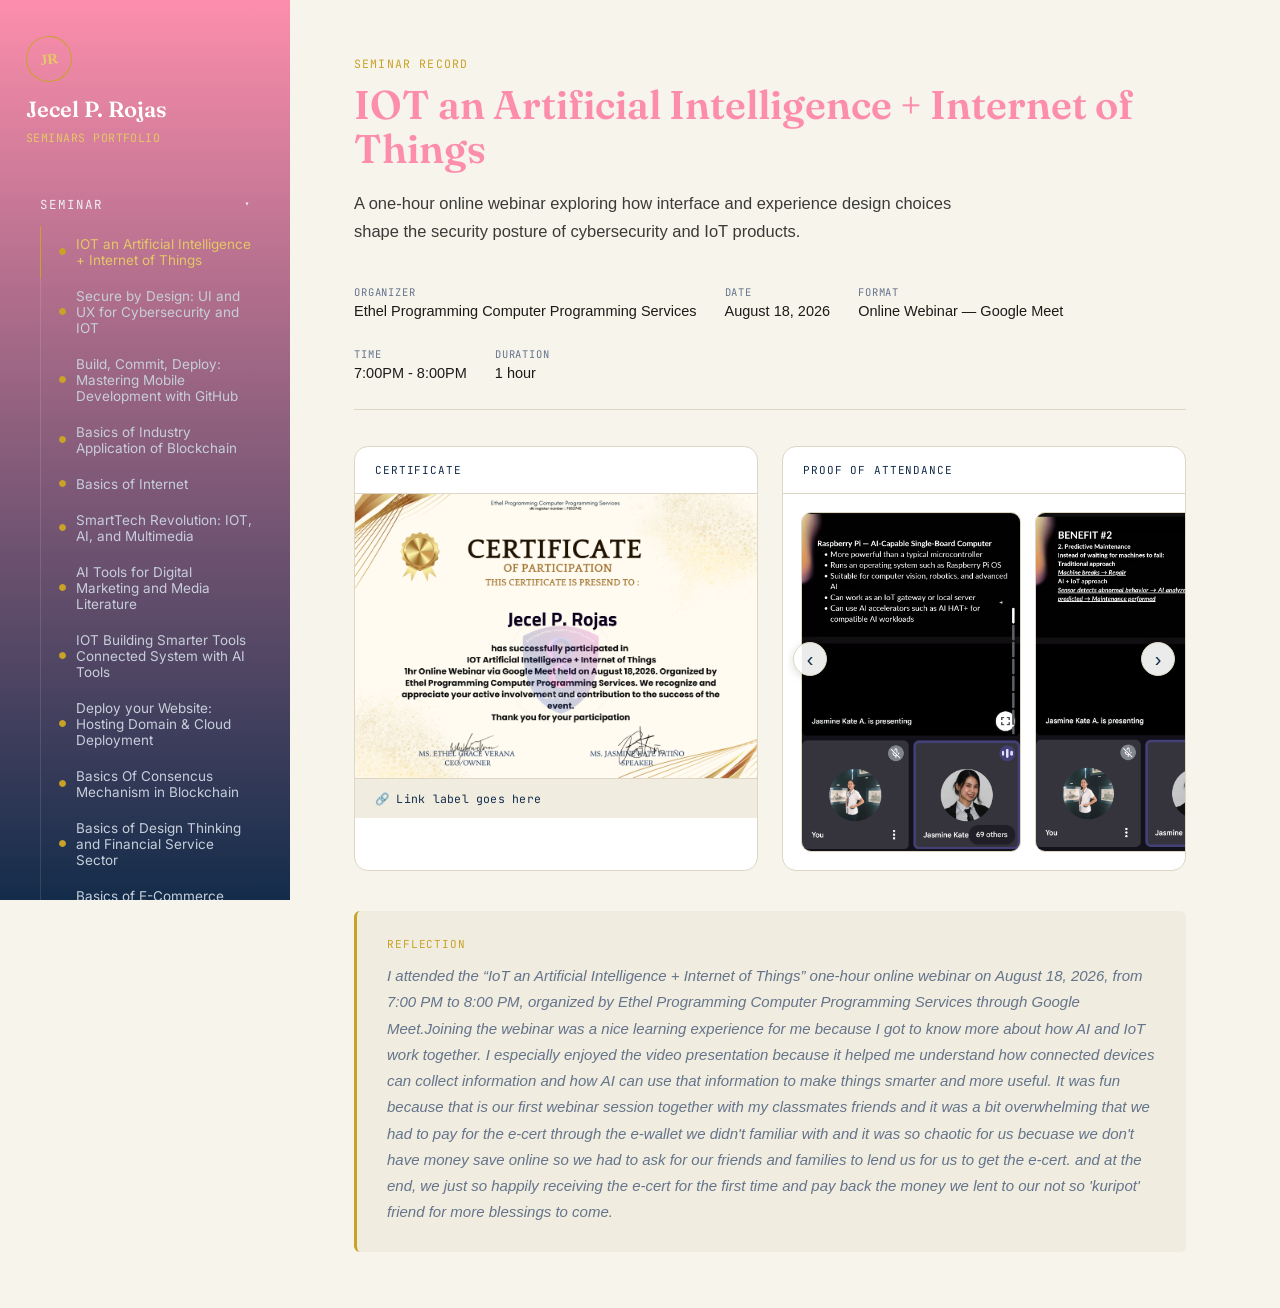
==== index.html @ d500fd76 "Project" ====
<!DOCTYPE html>
<html lang="en">

<head>
    <meta charset="UTF-8">
    <meta name="viewport" content="width=device-width, initial-scale=1.0">
    <title>Jecel P. Rojas — Seminars Portfolio</title>
    <link rel="preconnect" href="https://fonts.googleapis.com">
    <link
        href="https://fonts.googleapis.com/css2?family=Fraunces:opsz,wght@9..144,300;9..144,500;9..144,600;9..144,700&family=Inter:wght@400;500;600&family=JetBrains+Mono:wght@400;500&display=swap"
        rel="stylesheet">
    <link rel="stylesheet" href="styles.css">
</head>

<body>

    <aside class="sidebar">
        <div class="brand">
            <div class="stamp-mini">JR</div>
            <h1>Jecel P. Rojas</h1>
            <p>Seminars Portfolio</p>
        </div>

        <nav>
            <div class="nav-item">
                <button class="nav-btn open" id="seminarToggle" onclick="toggleSeminar()">
                    <span>Seminar</span>
                    <span class="chevron">&#9656;</span>
                </button>
                <div class="submenu open" id="seminarSubmenu">
                    <button class="sub-link active" data-page="sem-1" onclick="showPage('sem-1', this)">
                        <span class="sub-dot filled"></span>
                        <span>IOT an Artificial Intelligence + Internet of Things</span>
                    </button>
                    <button class="sub-link" data-page="sem-2" onclick="showPage('sem-2', this)">
                        <span class="sub-dot filled"></span>
                        <span>Secure by Design: UI and UX for Cybersecurity and IOT</span>
                    </button>
                    <button class="sub-link" data-page="sem-3" onclick="showPage('sem-3', this)">
                        <span class="sub-dot filled"></span>
                        <span>Build, Commit, Deploy: Mastering Mobile Development with GitHub</span>
                    </button>
                    <button class="sub-link" data-page="sem-4" onclick="showPage('sem-4', this)">
                        <span class="sub-dot filled"></span>
                        <span>Basics of Industry Application of Blockchain</span>
                    </button>
                    <button class="sub-link" data-page="sem-5" onclick="showPage('sem-5', this)">
                        <span class="sub-dot filled"></span>
                        <span>Basics of Internet</span>
                    </button>
                    <button class="sub-link" data-page="sem-6" onclick="showPage('sem-6', this)">
                        <span class="sub-dot filled"></span>
                        <span>SmartTech Revolution: IOT, AI, and Multimedia</span>
                    </button>
                    <button class="sub-link" data-page="sem-7" onclick="showPage('sem-7', this)">
                        <span class="sub-dot filled"></span>
                        <span>AI Tools for Digital Marketing and Media Literature</span>
                    </button>
                    <button class="sub-link" data-page="sem-8" onclick="showPage('sem-8', this)">
                        <span class="sub-dot filled"></span>
                        <span>IOT Building Smarter Tools Connected System with AI Tools</span>
                    </button>
                    <button class="sub-link" data-page="sem-9" onclick="showPage('sem-9', this)">
                        <span class="sub-dot filled"></span>
                        <span>Deploy your Website: Hosting Domain &amp; Cloud Deployment</span>
                    </button>
                    <button class="sub-link" data-page="sem-10" onclick="showPage('sem-10', this)">
                        <span class="sub-dot filled"></span>
                        <span>Basics Of Consencus Mechanism in Blockchain</span>
                    </button>
                    <button class="sub-link" data-page="sem-11" onclick="showPage('sem-11', this)">
                        <span class="sub-dot filled"></span>
                        <span>Basics of Design Thinking and Financial Service Sector</span>
                    </button>
                    <button class="sub-link" data-page="sem-12" onclick="showPage('sem-12', this)">
                        <span class="sub-dot filled"></span>
                        <span>Basics of E-Commerce Applications</span>
                    </button>
                    <button class="sub-link" data-page="sem-13" onclick="showPage('sem-13', this)">
                        <span class="sub-dot filled"></span>
                        <span>Basics of Blockchain Technology</span>
                    </button>
                    <button class="sub-link" data-page="sem-14" onclick="showPage('sem-14', this)">
                        <span class="sub-dot filled"></span>
                        <span>Basics of Blockchain Applications</span>
                    </button>
                </div>
            </div>

            <div class="nav-item">
                <button class="nav-btn" data-page="general" onclick="showPage('general', this)">
                    <span>General Reflection</span>
                </button>
            </div>
        </nav>

        <div class="sidebar-footer">
            BSIT — Partido State University<br>
            College of Engineering &amp; Computational Sciences
        </div>
    </aside>

    <main>

        <!-- SEMINAR 1 -->
        <section class="page active" id="page-sem-1">
            <p class="eyebrow">Seminar Record</p>
            <h2 class="page-title">IOT an Artificial Intelligence + Internet of Things</h2>
            <p class="lede">A one-hour online webinar exploring how interface and experience design choices shape the
                security
                posture of cybersecurity and IoT products.</p>

            <div class="meta-row">
                <div class="meta-item">
                    <div class="label">Organizer</div>
                    <div class="value">Ethel Programming Computer Programming Services</div>
                </div>
                <div class="meta-item">
                    <div class="label">Date</div>
                    <div class="value">August 18, 2026</div>
                </div>
                <div class="meta-item">
                    <div class="label">Format</div>
                    <div class="value">Online Webinar — Google Meet</div>
                </div>
                <div class="meta-item">
                    <div class="label">Time</div>
                    <div class="value">7:00PM - 8:00PM</div>
                </div>
                <div class="meta-item">
                    <div class="label">Duration</div>
                    <div class="value">1 hour</div>
                </div>
            </div>

            <div class="doc-grid">
                <div class="doc-card">
                    <div class="doc-head"><span class="doc-label">Certificate</span></div>
                    <img src="18.png"
                        alt="Certificate of Participation — IOT an Artificial Intelligence + Internet of Things">

                    <!-- plain link placed under the certificate -->
                    <a class="doc-file-link" href="YOUR-LINK-HERE" target="_blank" rel="noopener">
                        🔗 Link label goes here
                    </a>
                </div>
                <div class="doc-card">
                    <div class="doc-head"><span class="doc-label">Proof of Attendance</span></div>
                    <div class="doc-scroll">
                        <img src="8-18.png"
                            alt="Proof of attendance — IOT an Artificial Intelligence + Internet of Things, screenshot 1">
                        <img src="8-18(2).png"
                            alt="Proof of attendance — IOT an Artificial Intelligence + Internet of Things, screenshot 2">
                        <img src="8-18(3).png"
                            alt="Proof of attendance — IOT an Artificial Intelligence + Internet of Things, screenshot 3">
                        <img src="8-18(4).png"
                            alt="Proof of attendance — IOT an Artificial Intelligence + Internet of Things, screenshot 4">
                        <img src="8-18(5).png"
                            alt="Proof of attendance — IOT an Artificial Intelligence + Internet of Things, screenshot 5">
                    </div>
                    <button class="scroll-btn left" onclick="scrollDoc(this,-1)"
                        aria-label="Scroll left">&#8249;</button>
                    <button class="scroll-btn right" onclick="scrollDoc(this,1)"
                        aria-label="Scroll right">&#8250;</button>
                </div>
            </div>

            <div class="reflection-block empty">
                <div class="label">Reflection</div>
                <p>I attended the “IoT an Artificial Intelligence + Internet of Things” one-hour online webinar
                    on August 18, 2026, from 7:00 PM to 8:00 PM, organized by Ethel Programming Computer Programming
                    Services through Google Meet.Joining the webinar was a nice learning experience for me because I got
                    to know more about how AI and IoT work together. I especially enjoyed the video presentation
                    because it helped me understand how connected devices can collect information and how
                    AI can use that information to make things smarter and more useful. It was fun because that is our
                    first webinar session together with my classmates friends and it was a bit overwhelming that we had
                    to pay for the e-cert through the e-wallet we didn't familiar with and it was so chaotic for us
                    becuase we don't have money save online so we had to ask for our friends and families to lend us for
                    us to get the e-cert. and at the end, we just so happily receiving the e-cert for the first time and
                    pay back the money we lent to our not so 'kuripot' friend for more blessings to come.
                </p>
            </div>
        </section>

        <!-- SEMINAR 2 -->
        <section class="page" id="page-sem-2">
            <p class="eyebrow">Seminar Record</p>
            <h2 class="page-title">Secure by Design: UI and UX for Cybersecurity and IOT</h2>
            <p class="lede">Secure by Design emphasizes the integration of cybersecurity
                principles into UI and UX development, ensuring that security is considered
                from the earliest stages of system design. In the context of IoT, this approach
                is essential for creating interfaces that are both user-friendly and capable of
                protecting connected devices, data, and users from potential security threats. </p>

            <div class="meta-row">
                <div class="meta-item">
                    <div class="label">Organizer</div>
                    <div class="value">Ethel Programming Computer Programming Services</div>
                </div>
                <div class="meta-item">
                    <div class="label">Date</div>
                    <div class="value">August 19, 2026</div>
                </div>
                <div class="meta-item">
                    <div class="label">Format</div>
                    <div class="value">Online Webinar — Google Meet</div>
                </div>
                <div class="meta-item">
                    <div class="label">Time</div>
                    <div class="value">7:00PM - 8:00PM</div>
                </div>
                <div class="meta-item">
                    <div class="label">Duration</div>
                    <div class="value">1 hour</div>
                </div>
            </div>
            <div class="doc-grid">
                <div class="doc-card">
                    <div class="doc-head"><span class="doc-label">Certificate</span></div>
                    <img src="19.png"
                        alt="Certificate of Participation — Secure by Design: UI and UX for Cybersecurity and IoT">

                    <a class="doc-file-link" href="YOUR-LINK-HERE" target="_blank" rel="noopener">
                        🔗 Link label goes here
                    </a>
                </div>


                <div class="doc-card">
                    <div class="doc-head"><span class="doc-label">Proof of Attendance</span></div>
                    <div class="doc-scroll">
                        <img src="8-19.png" alt="Proof of attendance — Secure by Design webinar, screenshot 1">
                        <img src="8-19(1).png" alt="Proof of attendance — Secure by Design webinar, screenshot 2">
                        <img src="8-19(2).png" alt="Proof of attendance — Secure by Design webinar, screenshot 3">
                        <img src="8-19(3).png" alt="Proof of attendance — Secure by Design webinar, screenshot 4">
                        <img src="8-19(4).png" alt="Proof of attendance — Secure by Design webinar, screenshot 5">
                        <img src="8-19(5).png" alt="Proof of attendance — Secure by Design webinar, screenshot 6">
                        <img src="8-19(6).png" alt="Proof of attendance — Secure by Design webinar, screenshot 7">
                    </div>
                    <button class="scroll-btn left" onclick="scrollDoc(this,-1)"
                        aria-label="Scroll left">&#8249;</button>
                    <button class="scroll-btn right" onclick="scrollDoc(this,1)"
                        aria-label="Scroll right">&#8250;</button>
                </div>
            </div>

            <div class="reflection-block empty">
                <div class="label">Reflection</div>
                <p>I attended the Secure by Design: UI and UX for Cybersecurity and IoT” one-hour online webinar on
                    August 19, 2026, from 7:00 PM to 8:00 PM, organized by **Ethel Programming Computer Programming
                    Services
                    through Google Meet. During the webinar, I learned how important it is to consider security when
                    designing the UI and UX
                    of system especially for IoT devices. The discussion and presentation helped me understand how a
                    user-friendly
                    design can also help protect users, data, and connected devices from possible security threats.
                    Overall, I found the
                    webinar meaningful because it gave me ideas that I can apply to my own future IT projects.The guest
                    speaker here is not boring to
                    listen to because his discussion is not purely on the presentation-based but he also share his life
                    experiences being in the IT field and in the technology era.
                </p>
            </div>
        </section>

        <!-- SEMINAR 3 -->
        <section class="page" id="page-sem-3">
            <p class="eyebrow">Seminar Record</p>
            <h2 class="page-title">Build, Commit, Deploy: Mastering Mobile Development with GitHub</h2>
            <p class="lede">Mobile development involves not only building functional applications but
                also managing code efficiently throughout the development process. By using GitHub for
                version control, collaboration, and deployment workflows, developers can improve project
                organization, track changes, and efficiently deliver reliable mobile applications.</p>

            <div class="meta-row">
                <div class="meta-item">
                    <div class="label">Organizer</div>
                    <div class="value">Ethel Programming Computer Programming Services</div>
                </div>
                <div class="meta-item">
                    <div class="label">Date</div>
                    <div class="value">August 20, 2026</div>
                </div>
                <div class="meta-item">
                    <div class="label">Format</div>
                    <div class="value">Online Webinar — Google Meet</div>
                </div>
                <div class="meta-item">
                    <div class="label">Time</div>
                    <div class="value">8:30PM - 9:30PM</div>
                </div>
                <div class="meta-item">
                    <div class="label">Duration</div>
                    <div class="value">1 hour</div>
                </div>
            </div>

            <div class="doc-grid">
                <div class="doc-card">
                    <div class="doc-head"><span class="doc-label">Certificate</span></div>
                    <img src="20-(1).jpg"
                        alt="Certificate of Participation — Build, Commit, Deploy: Mastering Mobile Development with GitHub">
                    <a class="doc-file-link" href="YOUR-LINK-HERE" target="_blank" rel="noopener">
                        🔗 Link label goes here
                    </a>
                </div>


                <div class="doc-card">
                    <div class="doc-head"><span class="doc-label">Proof of Attendance</span></div>
                    <div class="doc-scroll">
                        <img src="8-20.png" alt="Proof of attendance — Build, Commit, Deploy webinar, screenshot 1">
                        <img src="8-20(1).png" alt="Proof of attendance — Build, Commit, Deploy webinar, screenshot 2">
                        <img src="8-20(2).png" alt="Proof of attendance — Build, Commit, Deploy webinar, screenshot 3">
                        <img src="8-20(3).png" alt="Proof of attendance — Build, Commit, Deploy webinar, screenshot 4">
                        <img src="8-20(4).png" alt="Proof of attendance — Build, Commit, Deploy webinar, screenshot 5">
                        <img src="8-20(5).png" alt="Proof of attendance — Build, Commit, Deploy webinar, screenshot 6">
                    </div>
                    <button class="scroll-btn left" onclick="scrollDoc(this,-1)"
                        aria-label="Scroll left">&#8249;</button>
                    <button class="scroll-btn right" onclick="scrollDoc(this,1)"
                        aria-label="Scroll right">&#8250;</button>
                </div>
            </div>

            <div class="reflection-block empty">
                <div class="label">Reflection</div>
                <p>I attended the “Build, Commit, Deploy: Mastering Mobile Development with GitHub” one-hour online
                    webinar
                    on August 20, 2026, from 8:30 PM to 9:30 PM, organized by Ethel Programming Computer Programming
                    Services
                    through Google Meet. During the webinar, I learned how GitHub can help developers manage their
                    mobile projects,
                    especially when it comes to saving changes, collaborating with others, and keeping the development
                    process organized.
                    The presentation also gave me a better idea of how the build, commit, and deploy process works,
                    which I found useful for
                    my own programming projects. That webinar topic is so align for what i am doing that time because i
                    also using Github for my system to be aria-label
                    to see it with my other groupmates and for them to be able to see the current status of the system.
                    it just that during those times,
                    my environent is not so quiet and peaceful for me to focus but since the topic is very relevant to
                    my task that time, somehow, i got it easily and it was enjoyable because while
                    the speaker is discussing, he randomnly ask a questions and i'm happy that i got to answer
                    correctly. </p>
            </div>
        </section>
        <!-- SEMINAR 4 -->
        <section class="page" id="page-sem-4">
            <p class="eyebrow">Seminar Record</p>
            <h2 class="page-title">Basics of Industry Application of Blockchain</h2>
            <p class="lede"> </p>

            <div class="meta-row">
                <div class="meta-item">
                    <div class="label">Organizer</div>
                    <div class="value">UniAthena in partnership with Cambridge Internationl Qualificatons, UK</div>
                </div>
                <div class="meta-item">
                    <div class="label">Date Taken</div>
                    <div class="value">August 20, 2026</div>
                </div>
                <div class="meta-item">
                    <div class="label">Format</div>
                    <div class="value">Online Quiz</div>
                </div>
                <div class="meta-item">
                    <div class="label">Time</div>
                    <div class="value">4:00PM - 5:00PM</div>
                </div>
                <div class="meta-item">
                    <div class="label">Duration</div>
                    <div class="value">1 hour</div>
                </div>
            </div>

            <div class="doc-grid">
                <div class="doc-card">
                    <div class="doc-head">
                        <span class="doc-label">Certificate</span>
                        <a class="doc-open" href="22-2.pdf" target="_blank" rel="noopener">Open PDF ↗</a>
                    </div>
                    <iframe class="doc-pdf" src="22-2.pdf" title="Certificate of Participation" loading="lazy"></iframe>

                    <!-- filename link placed under the certificate -->
                    <a class="doc-file-link" href="BasicOfIndustry_transcript(2).pdf" target="_blank" rel="noopener">
                        📄 TRANSCRIPT-FILE.pdf
                    </a>
                </div>
                <div class="doc-card">
                    <div class="doc-head"><span class="doc-label">Proof of Attendance</span></div>
                    <div class="doc-scroll">
                        <img src="8-20(6).png" alt="Proof of attendance — Basics of Internet, screenshot 1">
                        <img src="8-20(7).png" alt="Proof of attendance — Basics of Internet, screenshot 2">
                    </div>
                    <button class="scroll-btn left" onclick="scrollDoc(this,-1)"
                        aria-label="Scroll left">&#8249;</button>
                    <button class="scroll-btn right" onclick="scrollDoc(this,1)"
                        aria-label="Scroll right">&#8250;</button>
                </div>
            </div>

            <div class="reflection-block empty">
                <div class="label">Reflection</div>
                <p>Reflection coming soon.</p>
            </div>
        </section>

        <!-- SEMINAR 5-->
        <section class="page" id="page-sem-5">
            <p class="eyebrow">Seminar Record</p>
            <h2 class="page-title">Basics of Internet</h2>
            <p class="lede"> </p>

            <div class="meta-row">
                <div class="meta-item">
                    <div class="label">Organizer</div>
                    <div class="value">UniAthena in partnership with Cambridge Internationl Qualificatons, UK</div>
                </div>
                <div class="meta-item">
                    <div class="label">Date Taken</div>
                    <div class="value">August 20, 2026</div>
                </div>
                <div class="meta-item">
                    <div class="label">Format</div>
                    <div class="value">Online Quiz</div>
                </div>
                <div class="meta-item">
                    <div class="label">Time</div>
                    <div class="value">4:00PM - 5:00PM</div>
                </div>
                <div class="meta-item">
                    <div class="label">Duration</div>
                    <div class="value">1 hour</div>
                </div>
            </div>

            <div class="doc-grid">
                <div class="doc-card">
                    <div class="doc-head">
                        <span class="doc-label">Certificate</span>
                        <a class="doc-open" href="22-3.pdf" target="_blank" rel="noopener">Open PDF ↗</a>
                    </div>
                    <iframe class="doc-pdf" src="22-3.pdf" title="Certificate of Participation" loading="lazy"></iframe>

                    <!-- filename link placed under the certificate -->
                    <a class="doc-file-link" href="BasicOfInternet_transcript.pdf" target="_blank" rel="noopener">
                        📄 TRANSCRIPT-FILE.pdf
                    </a>
                </div>
                <div class="doc-card">
                    <div class="doc-head"><span class="doc-label">Proof of Attendance</span></div>
                    <div class="doc-scroll">
                        <img src="8-20(6).png" alt="Proof of attendance — Basics of Internet, screenshot 1">
                        <img src="8-20(7).png" alt="Proof of attendance — Basics of Internet, screenshot 2">
                    </div>
                    <button class="scroll-btn left" onclick="scrollDoc(this,-1)"
                        aria-label="Scroll left">&#8249;</button>
                    <button class="scroll-btn right" onclick="scrollDoc(this,1)"
                        aria-label="Scroll right">&#8250;</button>
                </div>
            </div>

            <div class="reflection-block empty">
                <div class="label">Reflection</div>
                <p>I took the “Basics of Internet” online quiz on August 20, 2026, from 4:00 PM to 5:00 PM, which
                    was organized by UniAthena in partnership with Cambridge International Qualifications, UK. While
                    answering the quiz, I was able to refresh my understanding of how the Internet works and the basic
                    concepts behind the technologies we use every day. It was interesting because some questions made
                    me think back to what I already knew while also helping me learn a few things I had not fully
                    understood
                    before. The one-hour online activity was a simple but helpful experience that improved my
                    understanding of the Internet. </p>

                <p>The activity also made me realize how important it is to understand the basics because the Internet
                    is something we use almost every day. I feel that the knowledge I gained from this quiz will be
                    useful as I
                    continue learning more about technology and working on different IT-related projects.</p>
            </div>
        </section>

        <!-- SEMINAR 6 -->
        <section class="page" id="page-sem-6">
            <p class="eyebrow">Seminar Record</p>
            <h2 class="page-title">SmartTech Revolution: IOT, AI, and Media Literature</h2>
            <p class="lede">The integration of IoT, Artificial Intelligence, and multimedia
                technologies is driving significant advancements in modern digital systems.
                Together, these technologies enable smarter devices, intelligent data processing,
                and more interactive digital experiences across various industries and everyday applications. </p>

            <div class="meta-row">
                <div class="meta-item">
                    <div class="label">Organizer</div>
                    <div class="value">Ethel Programming Computer Programming Services</div>
                </div>
                <div class="meta-item">
                    <div class="label">Date</div>
                    <div class="value">August 22, 2026</div>
                </div>
                <div class="meta-item">
                    <div class="label">Format</div>
                    <div class="value">Online Webinar — Google Meet</div>
                </div>
                <div class="meta-item">
                    <div class="label">Time</div>
                    <div class="value">8:30PM - 9:30PM</div>
                </div>
                <div class="meta-item">
                    <div class="label">Duration</div>
                    <div class="value">1 hour</div>
                </div>
            </div>
            <div class="doc-grid">
                <div class="doc-card">
                    <div class="doc-head"><span class="doc-label">Certificate</span></div>
                    <img src="22-1.png"
                        alt="Certificate of Participation — SmartTech Revolution: IOT, AI, and Media Literature">
                </div>
                <div class="doc-card">
                    <div class="doc-head"><span class="doc-label">Proof of Attendance</span></div>
                    <div class="doc-scroll">
                        <img src="8-22(1).png" alt="Proof of attendance — SmartTech Revolution webinar, screenshot 1">
                        <img src="8-22(2).png" alt="Proof of attendance — SmartTech Revolution webinar, screenshot 2">
                        <img src="8-22(3).png" alt="Proof of attendance — SmartTech Revolution webinar, screenshot 3">
                        <img src="8-22(4).png" alt="Proof of attendance — SmartTech Revolution webinar, screenshot 4">
                        <img src="8-22(5).png" alt="Proof of attendance — SmartTech Revolution webinar, screenshot 5">
                        <img src="8-22(6).png" alt="Proof of attendance — SmartTech Revolution webinar, screenshot 6">
                        <img src="8-22(7).png" alt="Proof of attendance — SmartTech Revolution webinar, screenshot 7">
                    </div>
                    <button class="scroll-btn left" onclick="scrollDoc(this,-1)"
                        aria-label="Scroll left">&#8249;</button>
                    <button class="scroll-btn right" onclick="scrollDoc(this,1)"
                        aria-label="Scroll right">&#8250;</button>
                </div>
            </div>

            <div class="reflection-block empty">
                <div class="label">Reflection</div>
                <p>I attended the “SmartTech Revolution: IoT, AI, and Multimedia Literature” one-hour online webinar on
                    August 22, 2026, from 8:30 PM to 9:30 PM, organized by Ethel Programming Computer Programming
                    Services
                    through Google Meet. During the webinar, I learned how IoT, AI, and multimedia work together to
                    create
                    smarter devices, process information, and provide more interactive digital experiences. I also found
                    the discussion about prompt refinement interesting because I learned that AI responses can be
                    improved
                    by starting with a prompt, reviewing the result, refining it, and then verifying the information.
                    The presentation about the Smart Tech Revolution also helped me understand how IoT provides
                    connectivity
                    while AI adds intelligence to the information collected by devices. It made me realize that these
                    technologies are already becoming an important part of our everyday lives and future careers. I also
                    learned that using AI responsibly means not simply accepting its answers, but taking time to check
                    if the information is accurate and appropriate. Overall, the webinar was a meaningful experience for
                    me because it gave me new knowledge that I can apply to my studies and future IT projects.
                </p>
            </div>
        </section>

        <!-- SEMINAR 7 -->
        <section class="page" id="page-sem-7">
            <p class="eyebrow">Seminar Record</p>
            <h2 class="page-title">AI Tools for Digital Marketing and Media Literature</h2>
            <p class="lede">A session on applying AI tools and prompting techniques to digital marketing and media
                literacy work.</p>

            <div class="meta-row">
                <div class="meta-item">
                    <div class="label">Organizer</div>
                    <div class="value">Ethel Programming Computer Programming Services</div>
                </div>
                <div class="meta-item">
                    <div class="label">Date</div>
                    <div class="value">August 21, 2026</div>
                </div>
                <div class="meta-item">
                    <div class="label">Format</div>
                    <div class="value">Online Webinar — Google Meet</div>
                </div>
                <div class="meta-item">
                    <div class="label">Time</div>
                    <div class="value">7:00PM - 8:00PM</div>
                </div>
                <div class="meta-item">
                    <div class="label">Duration</div>
                    <div class="value">1 hour</div>
                </div>
            </div>
            <div class="doc-grid">
                <div class="doc-card">
                    <div class="doc-head"><span class="doc-label">Certificate</span></div>
                    <img src="22-2.png"
                        alt="Certificate of Participation — AI Tools for Digital Marketing and Media Literature">
                </div>
                <div class="doc-card">
                    <div class="doc-head"><span class="doc-label">Proof of Attendance</span></div>
                    <div class="doc-scroll">
                        <img src="8-21(2).jpg"
                            alt="Proof of attendance — AI Tools for Digital Marketing webinar, screenshot 2">
                    </div>
                    <button class="scroll-btn left" onclick="scrollDoc(this,-1)"
                        aria-label="Scroll left">&#8249;</button>
                    <button class="scroll-btn right" onclick="scrollDoc(this,1)"
                        aria-label="Scroll right">&#8250;</button>
                </div>
            </div>

            <div class="reflection-block empty">
                <div class="label">Reflection</div>
                <p>Reflection coming soon.</p>
            </div>
        </section>

        <!-- SEMINAR 8 -->
        <section class="page" id="page-sem-8">
            <p class="eyebrow">Seminar Record</p>
            <h2 class="page-title">IOT Building Smarter Tools Connected System with AI Tools</h2>
            <p class="lede">The integration of IoT and AI enables the development of smarter
                tools and connected systems capable of collecting, analyzing, and responding
                to data in real time. This combination improves automation, efficiency, and
                decision-making, making it increasingly valuable in modern industries and
                everyday applications. </p>

            <div class="meta-row">
                <div class="meta-item">
                    <div class="label">Organizer</div>
                    <div class="value">Ethel Programming Computer Programming Services</div>
                </div>
                <div class="meta-item">
                    <div class="label">Date</div>
                    <div class="value">August 21, 2026</div>
                </div>
                <div class="meta-item">
                    <div class="label">Format</div>
                    <div class="value">Online Webinar — Google Meet</div>
                </div>
                <div class="meta-item">
                    <div class="label">Time</div>
                    <div class="value">7:00PM - 8:00PM</div>
                </div>
                <div class="meta-item">
                    <div class="label">Duration</div>
                    <div class="value">1 hour</div>
                </div>
            </div>
            <div class="doc-grid">
                <div class="doc-card">
                    <div class="doc-head"><span class="doc-label">Certificate</span></div>
                    <img src="21-1.png"
                        alt="Certificate of Participation — IOT Building Smarter Tools Connected System with AI Tools">
                </div>
                <div class="doc-card">
                    <div class="doc-head"><span class="doc-label">Proof of Attendance</span></div>
                    <div class="doc-scroll">
                        <img src="8-21(1).jpg"
                            alt="Proof of attendance — IOT Building Smarter Tools webinar, screenshot 1">
                        <img src="8-21(2).jpg"
                            alt="Proof of attendance — IOT Building Smarter Tools webinar, screenshot 2">
                    </div>
                    <button class="scroll-btn left" onclick="scrollDoc(this,-1)"
                        aria-label="Scroll left">&#8249;</button>
                    <button class="scroll-btn right" onclick="scrollDoc(this,1)"
                        aria-label="Scroll right">&#8250;</button>
                </div>
            </div>

            <div class="reflection-block empty">
                <div class="label">Reflection</div>
                <p>Reflection coming soon.</p>
            </div>
        </section>

        <!-- SEMINAR 9 -->
        <section class="page" id="page-sem-9">
            <p class="eyebrow">Seminar Record</p>
            <h2 class="page-title">Deploy your Website: Hosting Domain &amp; Cloud Deployment</h2>
            <p class="lede"> </p>

            <div class="meta-row">
                <div class="meta-item">
                    <div class="label">Organizer</div>
                    <div class="value">Ethel Programming Computer Programming Services</div>
                </div>
                <div class="meta-item">
                    <div class="label">Date</div>
                    <div class="value">August 21, 2026</div>
                </div>
                <div class="meta-item">
                    <div class="label">Format</div>
                    <div class="value">Online Webinar — Google Meet</div>
                </div>
                <div class="meta-item">
                    <div class="label">Time</div>
                    <div class="value">9:30AM - 10:30AM</div>
                </div>
                <div class="meta-item">
                    <div class="label">Duration</div>
                    <div class="value">1 hour</div>
                </div>
            </div>
            <div class="doc-grid">
                <div class="doc-card">
                    <div class="doc-head"><span class="doc-label">Certificate</span></div>
                    <img src="21-2.png"
                        alt="Certificate of Participation — IOT Building Smarter Tools Connected System with AI Tools">
                </div>
                <div class="doc-card">
                    <div class="doc-head"><span class="doc-label">Proof of Attendance</span></div>
                    <div class="doc-scroll">
                        <img src="8-21(1).jpg"
                            alt="Proof of attendance — IOT Building Smarter Tools webinar, screenshot 1">
                        <img src="8-21(2).jpg"
                            alt="Proof of attendance — IOT Building Smarter Tools webinar, screenshot 2">
                    </div>
                    <button class="scroll-btn left" onclick="scrollDoc(this,-1)"
                        aria-label="Scroll left">&#8249;</button>
                    <button class="scroll-btn right" onclick="scrollDoc(this,1)"
                        aria-label="Scroll right">&#8250;</button>
                </div>
            </div>

            <div class="reflection-block empty">
                <div class="label">Reflection</div>
                <p>Reflection coming soon.</p>
            </div>
        </section>

        <!-- SEMINAR 10 -->
        <section class="page" id="page-sem-10">
            <p class="eyebrow">Seminar Record</p>
            <h2 class="page-title">Basics of Consencus Mechanism in Blockchain</h2>
            <p class="lede"> </p>

            <div class="meta-row">
                <div class="meta-item">
                    <div class="label">Organizer</div>
                    <div class="value">UniAthena in partnership with Cambridge Internationl Qualificatons, UK</div>
                </div>
                <div class="meta-item">
                    <div class="label">Date Taken</div>
                    <div class="value">August 28, 2026</div>
                </div>
                <div class="meta-item">
                    <div class="label">Format</div>
                    <div class="value">Online Quiz</div>
                </div>
                <div class="meta-item">
                    <div class="label">Time</div>
                    <div class="value">10:00PM - 11:00PM</div>
                </div>
                <div class="meta-item">
                    <div class="label">Duration</div>
                    <div class="value">1 hour</div>
                </div>
            </div>

            <div class="doc-grid">
                <div class="doc-card">
                    <div class="doc-head">
                        <span class="doc-label">Certificate</span>
                        <a class="doc-open" href="27.pdf" target="_blank" rel="noopener">Open PDF ↗</a>
                    </div>
                    <iframe class="doc-pdf" src="27.pdf" title="Certificate of Participation" loading="lazy"></iframe>

                    <!-- filename link placed under the certificate -->
                    <a class="doc-file-link" href="BasicOfConsencus_transcript (1).pdf" target="_blank" rel="noopener">
                        📄 TRANSCRIPT-FILE.pdf
                    </a>
                </div>
                <div class="doc-card">
                    <div class="doc-head"><span class="doc-label">Proof of Attendance</span></div>
                    <div class="doc-scroll">
                        <img src="8-20(6).png" alt="Proof of attendance — Basics of Internet, screenshot 1">
                        <img src="8-20(7).png" alt="Proof of attendance — Basics of Internet, screenshot 2">
                    </div>
                    <button class="scroll-btn left" onclick="scrollDoc(this,-1)"
                        aria-label="Scroll left">&#8249;</button>
                    <button class="scroll-btn right" onclick="scrollDoc(this,1)"
                        aria-label="Scroll right">&#8250;</button>
                </div>
            </div>

            <div class="reflection-block empty">
                <div class="label">Reflection</div>
                <p>Reflection coming soon.</p>
            </div>
        </section>

        <!-- SEMINAR 11 -->
        <section class="page" id="page-sem-11">
            <p class="eyebrow">Seminar Record</p>
            <h2 class="page-title">Basics of Design Thinking and Financial Service Sector</h2>
            <p class="lede"> </p>

            <div class="meta-row">
                <div class="meta-item">
                    <div class="label">Organizer</div>
                    <div class="value">UniAthena in partnership with Cambridge Internationl Qualificatons, UK</div>
                </div>
                <div class="meta-item">
                    <div class="label">Date Taken</div>
                    <div class="value">August 28, 2026</div>
                </div>
                <div class="meta-item">
                    <div class="label">Format</div>
                    <div class="value">Online Quiz</div>
                </div>
                <div class="meta-item">
                    <div class="label">Time</div>
                    <div class="value">1:00PM - 2:00PM</div>
                </div>
                <div class="meta-item">
                    <div class="label">Duration</div>
                    <div class="value">1 hour</div>
                </div>
            </div>

            <div class="doc-grid">
                <div class="doc-card">
                    <div class="doc-head">
                        <span class="doc-label">Certificate</span>
                        <a class="doc-open" href="28-3.pdf" target="_blank" rel="noopener">Open PDF ↗</a>
                    </div>
                    <iframe class="doc-pdf" src="28-3.pdf" title="Certificate of Participation" loading="lazy"></iframe>

                    <!-- filename link placed under the certificate -->
                    <a class="doc-file-link" href="BasicOfDesignThinking_transcript.pdf" target="_blank" rel="noopener">
                        📄 TRANSCRIPT-FILE.pdf
                    </a>
                </div>
                <div class="doc-card">
                    <div class="doc-head"><span class="doc-label">Proof of Attendance</span></div>
                    <div class="doc-scroll">
                        <img src="8-20(6).png" alt="Proof of attendance — Basics of Internet, screenshot 1">
                        <img src="8-20(7).png" alt="Proof of attendance — Basics of Internet, screenshot 2">
                    </div>
                    <button class="scroll-btn left" onclick="scrollDoc(this,-1)"
                        aria-label="Scroll left">&#8249;</button>
                    <button class="scroll-btn right" onclick="scrollDoc(this,1)"
                        aria-label="Scroll right">&#8250;</button>
                </div>
            </div>

            <div class="reflection-block empty">
                <div class="label">Reflection</div>
                <p>Reflection coming soon.</p>
            </div>
        </section>

        <!-- SEMINAR 12 -->
        <section class="page" id="page-sem-12">
            <p class="eyebrow">Seminar Record</p>
            <h2 class="page-title">Basics of E-commerce Applications</h2>
            <p class="lede"> </p>

            <div class="meta-row">
                <div class="meta-item">
                    <div class="label">Organizer</div>
                    <div class="value">UniAthena in partnership with Cambridge Internationl Qualificatons, UK</div>
                </div>
                <div class="meta-item">
                    <div class="label">Date Taken</div>
                    <div class="value">August 28, 2026</div>
                </div>
                <div class="meta-item">
                    <div class="label">Format</div>
                    <div class="value">Online Quiz</div>
                </div>
                <div class="meta-item">
                    <div class="label">Time</div>
                    <div class="value">2:00PM - 3:00PM</div>
                </div>
                <div class="meta-item">
                    <div class="label">Duration</div>
                    <div class="value">1 hour</div>
                </div>
            </div>

            <div class="doc-grid">
                <div class="doc-card">
                    <div class="doc-head">
                        <span class="doc-label">Certificate</span>
                        <a class="doc-open" href="28-1.pdf" target="_blank" rel="noopener">Open PDF ↗</a>
                    </div>
                    <iframe class="doc-pdf" src="28-1.pdf" title="Certificate of Participation" loading="lazy"></iframe>

                    <!-- filename link placed under the certificate -->
                    <a class="doc-file-link" href="BasicOfEcommerce_transcript.pdf" target="_blank" rel="noopener">
                        📄 TRANSCRIPT-FILE.pdf
                    </a>
                </div>
                <div class="doc-card">
                    <div class="doc-head"><span class="doc-label">Proof of Attendance</span></div>
                    <div class="doc-scroll">
                        <img src="8-20(6).png" alt="Proof of attendance — Basics of Internet, screenshot 1">
                        <img src="8-20(7).png" alt="Proof of attendance — Basics of Internet, screenshot 2">
                    </div>
                    <button class="scroll-btn left" onclick="scrollDoc(this,-1)"
                        aria-label="Scroll left">&#8249;</button>
                    <button class="scroll-btn right" onclick="scrollDoc(this,1)"
                        aria-label="Scroll right">&#8250;</button>
                </div>
            </div>

            <div class="reflection-block empty">
                <div class="label">Reflection</div>
                <p>Reflection coming soon.</p>
            </div>
        </section>
        <!-- SEMINAR 13-->
        <section class="page" id="page-sem-13">
            <p class="eyebrow">Seminar Record</p>
            <h2 class="page-title">Basics of Blockchain Technology</h2>
            <p class="lede"> </p>

            <div class="meta-row">
                <div class="meta-item">
                    <div class="label">Organizer</div>
                    <div class="value">UniAthena in partnership with Cambridge Internationl Qualificatons, UK</div>
                </div>
                <div class="meta-item">
                    <div class="label">Date Taken</div>
                    <div class="value">August 28, 2026</div>
                </div>
                <div class="meta-item">
                    <div class="label">Format</div>
                    <div class="value">Online Quiz</div>
                </div>
                <div class="meta-item">
                    <div class="label">Time</div>
                    <div class="value">3:00PM - 4:00PM</div>
                </div>
                <div class="meta-item">
                    <div class="label">Duration</div>
                    <div class="value">1 hour</div>
                </div>
            </div>

            <div class="doc-grid">
                <div class="doc-card">
                    <div class="doc-head">
                        <span class="doc-label">Certificate</span>
                        <a class="doc-open" href="28-2.pdf" target="_blank" rel="noopener">Open PDF ↗</a>
                    </div>
                    <iframe class="doc-pdf" src="28-2.pdf" title="Certificate of Participation" loading="lazy"></iframe>

                    <!-- filename link placed under the certificate -->
                    <a class="doc-file-link" href="BasicOfBlockchainTech_transcript.pdf" target="_blank" rel="noopener">
                        📄 TRANSCRIPT-FILE.pdf
                    </a>
                </div>
                <div class="doc-card">
                    <div class="doc-head"><span class="doc-label">Proof of Attendance</span></div>
                    <div class="doc-scroll">
                        <img src="8-20(6).png" alt="Proof of attendance — Basics of Internet, screenshot 1">
                        <img src="8-20(7).png" alt="Proof of attendance — Basics of Internet, screenshot 2">
                    </div>
                    <button class="scroll-btn left" onclick="scrollDoc(this,-1)"
                        aria-label="Scroll left">&#8249;</button>
                    <button class="scroll-btn right" onclick="scrollDoc(this,1)"
                        aria-label="Scroll right">&#8250;</button>
                </div>
            </div>

            <div class="reflection-block empty">
                <div class="label">Reflection</div>
                <p>Reflection coming soon.</p>
            </div>
        </section>

        <!-- SEMINAR 14 -->
        <section class="page" id="page-sem-14">
            <p class="eyebrow">Seminar Record</p>
            <h2 class="page-title">Basics of Blockchain Application</h2>
            <p class="lede"> </p>

            <div class="meta-row">
                <div class="meta-item">
                    <div class="label">Organizer</div>
                    <div class="value">UniAthena in partnership with Cambridge Internationl Qualificatons, UK</div>
                </div>
                <div class="meta-item">
                    <div class="label">Date Taken</div>
                    <div class="value">August 28, 2026</div>
                </div>
                <div class="meta-item">
                    <div class="label">Format</div>
                    <div class="value">Online Quiz</div>
                </div>
                <div class="meta-item">
                    <div class="label">Time</div>
                    <div class="value">4:00PM - 5:00PM</div>
                </div>
                <div class="meta-item">
                    <div class="label">Duration</div>
                    <div class="value">1 hour</div>
                </div>
            </div>

            <div class="doc-grid">
                <div class="doc-card">
                    <div class="doc-head">
                        <span class="doc-label">Certificate</span>
                        <a class="doc-open" href="28.pdf" target="_blank" rel="noopener">Open PDF ↗</a>
                    </div>
                    <iframe class="doc-pdf" src="28.pdf" title="Certificate of Participation" loading="lazy"></iframe>

                    <!-- filename link placed under the certificate -->
                    <a class="doc-file-link" href="BasicsOfBlockchainApp_transcript.pdf" target="_blank" rel="noopener">
                        📄 TRANSCRIPT-FILE.pdf
                    </a>
                </div>
                <div class="doc-card">
                    <div class="doc-head"><span class="doc-label">Proof of Attendance</span></div>
                    <div class="doc-scroll">
                        <img src="8-20(6).png" alt="Proof of attendance — Basics of Internet, screenshot 1">
                        <img src="8-20(7).png" alt="Proof of attendance — Basics of Internet, screenshot 2">
                    </div>
                    <button class="scroll-btn left" onclick="scrollDoc(this,-1)"
                        aria-label="Scroll left">&#8249;</button>
                    <button class="scroll-btn right" onclick="scrollDoc(this,1)"
                        aria-label="Scroll right">&#8250;</button>
                </div>
            </div>

            <div class="reflection-block empty">
                <div class="label">Reflection</div>
                <p>Reflection coming soon.</p>
            </div>
        </section>

        <!-- GENERAL REFLECTION -->
        <section class="page" id="page-general">
            <p class="eyebrow">Overall Takeaways</p>
            <h2 class="page-title">General Reflection</h2>
            <p class="lede">An overall reflection tying together the seminars attended so far.</p>

            <div class="reflection-block empty">
                <div class="label">Reflection</div>
                <p>General reflection coming soon.</p>
            </div>
        </section>
        <div class="lightbox-overlay" id="lightboxOverlay" onclick="closeLightbox(event)">
            <button class="lightbox-close" onclick="closeLightbox(event)" aria-label="Close">&times;</button>
            <img id="lightboxImg" src="" alt="">
        </div>

    </main>

    <script>
        document.addEventListener('click', (e) => {
            const img = e.target.closest('.doc-card > img, .doc-scroll img');
            if (img) openLightbox(img.src, img.alt);
        });

        function openLightbox(src, alt) {
            const overlay = document.getElementById('lightboxOverlay');
            const img = document.getElementById('lightboxImg');
            img.src = src;
            img.alt = alt || '';
            overlay.classList.add('open');
            document.body.style.overflow = 'hidden';
        }

        function closeLightbox(e) {
            if (e.target.id === 'lightboxImg') return; // clicking the image itself shouldn't close it
            document.getElementById('lightboxOverlay').classList.remove('open');
            document.body.style.overflow = '';
        }

        document.addEventListener('keydown', (e) => {
            if (e.key === 'Escape') {
                document.getElementById('lightboxOverlay').classList.remove('open');
                document.body.style.overflow = '';
            }
        });
        function scrollDoc(btnEl, direction) {
            const card = btnEl.closest('.doc-card');
            const strip = card.querySelector('.doc-scroll');
            strip.scrollBy({ left: direction * strip.clientWidth * 0.9, behavior: 'smooth' });
        }

        function toggleSeminar() {
            const btn = document.getElementById('seminarToggle');
            const sub = document.getElementById('seminarSubmenu');
            btn.classList.toggle('open');
            sub.classList.toggle('open');
        }

        function showPage(pageId, btnEl) {
            document.querySelectorAll('.page').forEach(p => p.classList.remove('active'));
            document.getElementById('page-' + pageId).classList.add('active');

            document.querySelectorAll('.sub-link').forEach(el => el.classList.remove('active'));
            document.querySelectorAll('.nav-btn[data-page]').forEach(el => el.classList.remove('active'));
            if (btnEl) btnEl.classList.add('active');
        }
    </script>

</body>

</html>
---- styles.css ----
:root {
  --navy-950: #FC8EAC;
  --navy-800: #132C4A;
  --navy-700: #1B3A5F;
  --gold-500: #C9A227;
  --gold-300: #E4C766;
  --paper-100: #F7F4EC;
  --paper-200: #F0ECE0;
  --ink-900: #1C1B18;
  --slate-500: #64748B;
  --line: #DDD6C4;
  --sidebar-w: 290px;
}

* {
  box-sizing: border-box;
}

html,
body {
  margin: 0;
  padding: 0;
}

body {
  font-family: 'Poppins', sans-serif;
  background: var(--paper-100);
  color: var(--ink-900);
  display: flex;
  min-height: 100vh;
}

::selection {
  background: var(--gold-300);
  color: var(--navy-950);
}

/* ---------- Sidebar ---------- */
.sidebar {
  width: var(--sidebar-w);
  flex-shrink: 0;
  background: linear-gradient(180deg, var(--navy-950) 0%, var(--navy-800) 100%);
  color: #EDEFF3;
  position: fixed;
  top: 0;
  left: 0;
  bottom: 0;
  display: flex;
  flex-direction: column;
  padding: 36px 26px;
  overflow-y: auto;
}

.brand {
  margin-bottom: 38px;
}

.brand .stamp-mini {
  width: 46px;
  height: 46px;
  border: 1.5px solid var(--gold-500);
  border-radius: 50%;
  display: flex;
  align-items: center;
  justify-content: center;
  font-family: 'Poppins', serif;
  font-weight: 600;
  font-size: 15px;
  color: var(--gold-300);
  margin-bottom: 14px;
  transform: rotate(-6deg);
}

.brand h1 {
  font-family: 'Fraunces', serif;
  font-weight: 600;
  font-size: 22px;
  line-height: 1.25;
  margin: 0 0 6px 0;
  color: #fff;
}

.brand p {
  margin: 0;
  font-family: 'JetBrains Mono', monospace;
  font-size: 11.5px;
  letter-spacing: .04em;
  color: var(--gold-300);
  text-transform: uppercase;
}

nav {
  flex: 1;
}

.nav-item {
  margin-bottom: 6px;
}

.nav-btn {
  width: 100%;
  text-align: left;
  background: none;
  border: none;
  color: #EDEFF3;
  font-family: 'JetBrains Mono', monospace;
  font-size: 12.5px;
  letter-spacing: .08em;
  text-transform: uppercase;
  padding: 13px 14px;
  border-radius: 8px;
  cursor: pointer;
  display: flex;
  align-items: center;
  justify-content: space-between;
  transition: background .15s ease;
}

.nav-btn:hover {
  background: rgba(255, 255, 255, 0.06);
}

.nav-btn.active {
  background: rgba(201, 162, 39, 0.14);
  color: var(--gold-300);
}

.nav-btn .chevron {
  transition: transform .2s ease;
  font-size: 10px;
}

.nav-btn.open .chevron {
  transform: rotate(90deg);
}

.submenu {
  max-height: 0;
  overflow: hidden;
  transition: max-height .25s ease;
  padding-left: 6px;
}

.submenu.open {
  max-height: 1000px;
}

.sub-link {
  display: flex;
  align-items: center;
  gap: 10px;
  width: 100%;
  background: none;
  border: none;
  color: #C7CEDA;
  font-family: 'Inter', sans-serif;
  font-size: 13.5px;
  text-align: left;
  padding: 10px 14px 10px 18px;
  cursor: pointer;
  border-left: 1px solid rgba(255, 255, 255, 0.12);
  margin-left: 8px;
}

.sub-link:hover {
  color: #fff;
}

.sub-link.active {
  color: var(--gold-300);
  border-left: 1px solid var(--gold-500);
}

.sub-dot {
  width: 7px;
  height: 7px;
  border-radius: 50%;
  border: 1.3px solid var(--gold-500);
  flex-shrink: 0;
}

.sub-dot.filled {
  background: var(--gold-500);
}

.sidebar-footer {
  font-family: 'JetBrains Mono', monospace;
  font-size: 10.5px;
  color: #6B7A90;
  letter-spacing: .03em;
  padding-top: 24px;
  border-top: 1px solid rgba(255, 255, 255, 0.1);
  line-height: 1.6;
}

/* ---------- Main content ---------- */
main {
  margin-left: var(--sidebar-w);
  flex: 1;
  padding: 56px 64px;
  max-width: 960px;
}

.page {
  display: none;
}

.page.active {
  display: block;
  animation: fadeIn .35s ease;
}

@keyframes fadeIn {
  from {
    opacity: 0;
    transform: translateY(6px);
  }

  to {
    opacity: 1;
    transform: translateY(0);
  }
}

.eyebrow {
  font-family: 'JetBrains Mono', monospace;
  font-size: 11.5px;
  letter-spacing: .1em;
  text-transform: uppercase;
  color: var(--gold-500);
  margin: 0 0 12px 0;
}

h2.page-title {
  font-family: 'Fraunces', serif;
  font-weight: 600;
  font-size: 40px;
  line-height: 1.1;
  margin: 0 0 18px 0;
  color: var(--navy-950);
}

.lede {
  font-size: 16.5px;
  line-height: 1.7;
  color: #3A3A36;
  max-width: 640px;
  margin: 0 0 40px 0;
}

/* Overview grid */
.overview-grid {
  display: grid;
  grid-template-columns: repeat(2, 1fr);
  gap: 20px;
  margin-top: 8px;
}

.overview-card {
  background: #fff;
  border: 1px solid var(--line);
  border-radius: 14px;
  padding: 26px;
  cursor: pointer;
  transition: transform .18s ease, box-shadow .18s ease;
}

.overview-card:hover {
  transform: translateY(-3px);
  box-shadow: 0 10px 24px rgba(11, 30, 54, 0.08);
}

.overview-card .stamp {
  width: 52px;
  height: 52px;
  border: 2px dashed var(--gold-500);
  border-radius: 50%;
  display: flex;
  align-items: center;
  justify-content: center;
  font-family: 'Fraunces', serif;
  color: var(--gold-500);
  font-weight: 600;
  margin-bottom: 16px;
}

.overview-card h3 {
  font-family: 'Fraunces', serif;
  font-size: 19px;
  margin: 0 0 8px 0;
  color: var(--navy-950);
}

.overview-card p {
  font-size: 13.5px;
  color: var(--slate-500);
  margin: 0;
  line-height: 1.55;
}

/* Seminar detail page */
.meta-row {
  display: flex;
  gap: 28px;
  flex-wrap: wrap;
  margin-bottom: 36px;
  padding-bottom: 28px;
  border-bottom: 1px solid var(--line);
}

.meta-item .label {
  font-family: 'JetBrains Mono', monospace;
  font-size: 10.5px;
  letter-spacing: .08em;
  text-transform: uppercase;
  color: var(--slate-500);
  margin-bottom: 4px;
}

.meta-item .value {
  font-size: 14.5px;
  color: var(--ink-900);
  font-weight: 500;
}

.doc-grid {
  display: grid;
  grid-template-columns: 1fr 1fr;
  gap: 24px;
  margin-bottom: 40px;
}

.doc-card {
  background: #fff;
  border: 1px solid var(--line);
  border-radius: 14px;
  overflow: hidden;
  position: relative;
}

.doc-card .doc-head {
  padding: 16px 20px;
  border-bottom: 1px solid var(--line);
  display: flex;
  align-items: center;
  justify-content: space-between;
}

.doc-head .doc-label {
  font-family: 'JetBrains Mono', monospace;
  font-size: 11px;
  letter-spacing: .08em;
  text-transform: uppercase;
  color: var(--navy-800);
}

.doc-card>img {
  width: 100%;
  max-height: 380px;
  object-fit: contain;
  background: var(--paper-200);
  display: block;
}

.doc-card>img,
.doc-scroll img {
  cursor: zoom-in;
}

.lightbox-overlay {
  display: none;
  position: fixed;
  inset: 0;
  background: rgba(15, 20, 30, 0.92);
  z-index: 1000;
  align-items: center;
  justify-content: center;
  padding: 40px;
  cursor: zoom-out;
}

.lightbox-overlay.open {
  display: flex;
}

.lightbox-overlay img {
  max-width: 92vw;
  max-height: 88vh;
  object-fit: contain;
  border-radius: 8px;
  box-shadow: 0 20px 60px rgba(0, 0, 0, .5);
  cursor: default;
  animation: lightboxIn .18s ease;
}

@keyframes lightboxIn {
  from {
    opacity: 0;
    transform: scale(.96);
  }

  to {
    opacity: 1;
    transform: scale(1);
  }
}

.lightbox-close {
  position: fixed;
  top: 20px;
  right: 24px;
  width: 42px;
  height: 42px;
  border-radius: 50%;
  border: 1px solid rgba(255, 255, 255, .3);
  background: rgba(255, 255, 255, .08);
  color: #fff;
  font-size: 22px;
  line-height: 1;
  cursor: pointer;
  display: flex;
  align-items: center;
  justify-content: center;
  z-index: 1001;
}

.lightbox-close:hover {
  background: rgba(255, 255, 255, .18);
}

/* Horizontally scrollable strip for multiple proof-of-attendance shots */
.doc-scroll {
  display: flex;
  align-items: center;
  gap: 14px;
  padding: 18px;
  overflow-x: auto;
  overflow-y: hidden;
  scroll-behavior: smooth;
  -webkit-overflow-scrolling: touch;
  scrollbar-width: thin;
  scrollbar-color: var(--line) transparent;
}

.doc-scroll::-webkit-scrollbar {
  height: 8px;
}

.doc-scroll::-webkit-scrollbar-track {
  background: transparent;
}

.doc-scroll::-webkit-scrollbar-thumb {
  background: var(--line);
  border-radius: 4px;
}

.doc-scroll img {
  flex: 0 0 auto;
  height: 340px;
  width: auto;
  max-width: 85%;
  border: 1px solid var(--line);
  border-radius: 10px;
  object-fit: contain;
  background: var(--paper-200);
}

/* Prev/next controls layered over a scrollable doc-card */
.scroll-btn {
  position: absolute;
  top: 50%;
  transform: translateY(-50%);
  width: 34px;
  height: 34px;
  border-radius: 50%;
  border: 1px solid var(--line);
  background: rgba(255, 255, 255, .92);
  color: var(--navy-800);
  font-size: 20px;
  line-height: 1;
  cursor: pointer;
  display: flex;
  align-items: center;
  justify-content: center;
  box-shadow: 0 2px 8px rgba(0, 0, 0, .14);
  transition: background .15s ease, transform .15s ease;
}

.scroll-btn:hover {
  background: #fff;
  transform: translateY(-50%) scale(1.06);
}

.scroll-btn:active {
  transform: translateY(-50%) scale(.96);
}

.scroll-btn.left {
  left: 10px;
}

.scroll-btn.right {
  right: 10px;
}

.doc-empty {
  padding: 50px 24px;
  text-align: center;
}

.doc-empty .stamp-outline {
  width: 74px;
  height: 74px;
  margin: 0 auto 16px auto;
  border: 2px dashed #C9BFA0;
  border-radius: 50%;
  display: flex;
  align-items: center;
  justify-content: center;
  font-family: 'JetBrains Mono', monospace;
  font-size: 10px;
  letter-spacing: .06em;
  color: #FC8EAC;
  text-transform: uppercase;
  text-align: center;
}

.doc-pdf {
  width: 100%;
  height: 480px;
  border: none;
  display: block;
  background: var(--paper-200);
}

.doc-open {
  font-family: 'JetBrains Mono', monospace;
  font-size: 11px;
  letter-spacing: .04em;
  color: var(--navy-800);
  text-decoration: none;
  border-bottom: 1px dashed var(--navy-800);
}

.doc-open:hover {
  opacity: .75;
}

.doc-file-link {
  display: flex;
  align-items: center;
  gap: 8px;
  padding: 12px 20px;
  border-top: 1px solid var(--line);
  font-family: 'JetBrains Mono', monospace;
  font-size: 11.5px;
  letter-spacing: .02em;
  color: var(--navy-800);
  text-decoration: none;
  background: var(--paper-200);
  transition: background .15s ease, color .15s ease;
}

.doc-file-link:hover {
  background: #fff;
  color: var(--gold-500);
}

@media (max-width: 880px) {
  .doc-pdf {
    height: 320px;
  }
}

.doc-empty p {
  font-size: 13px;
  color: var(--slate-500);
  margin: 0;
}

.reflection-block {
  background: var(--paper-200);
  border-left: 3px solid var(--gold-500);
  border-radius: 6px;
  padding: 26px 30px;
}

.reflection-block .label {
  font-family: 'JetBrains Mono', monospace;
  font-size: 11px;
  letter-spacing: .08em;
  text-transform: uppercase;
  color: var(--gold-500);
  margin-bottom: 12px;
}

.reflection-block p {
  font-size: 15px;
  line-height: 1.75;
  color: #FC8EAC;
  margin: 0;
}

.reflection-block.empty p {
  color: var(--slate-500);
  font-style: italic;
}

@media(max-width:880px) {
  body {
    flex-direction: column;
  }

  .sidebar {
    position: relative;
    width: 100%;
    height: auto;
  }

  main {
    margin-left: 0;
    padding: 36px 24px;
  }

  .overview-grid,
  .doc-grid {
    grid-template-columns: 1fr;
  }

  .doc-scroll img {
    height: 220px;
  }

  .scroll-btn {
    width: 30px;
    height: 30px;
    font-size: 17px;
  }
}

a:focus-visible,
button:focus-visible {
  outline: 2px solid var(--gold-500);
  outline-offset: 2px;
}

@media (prefers-reduced-motion: reduce) {
  * {
    animation: none !important;
    transition: none !important;
  }
}
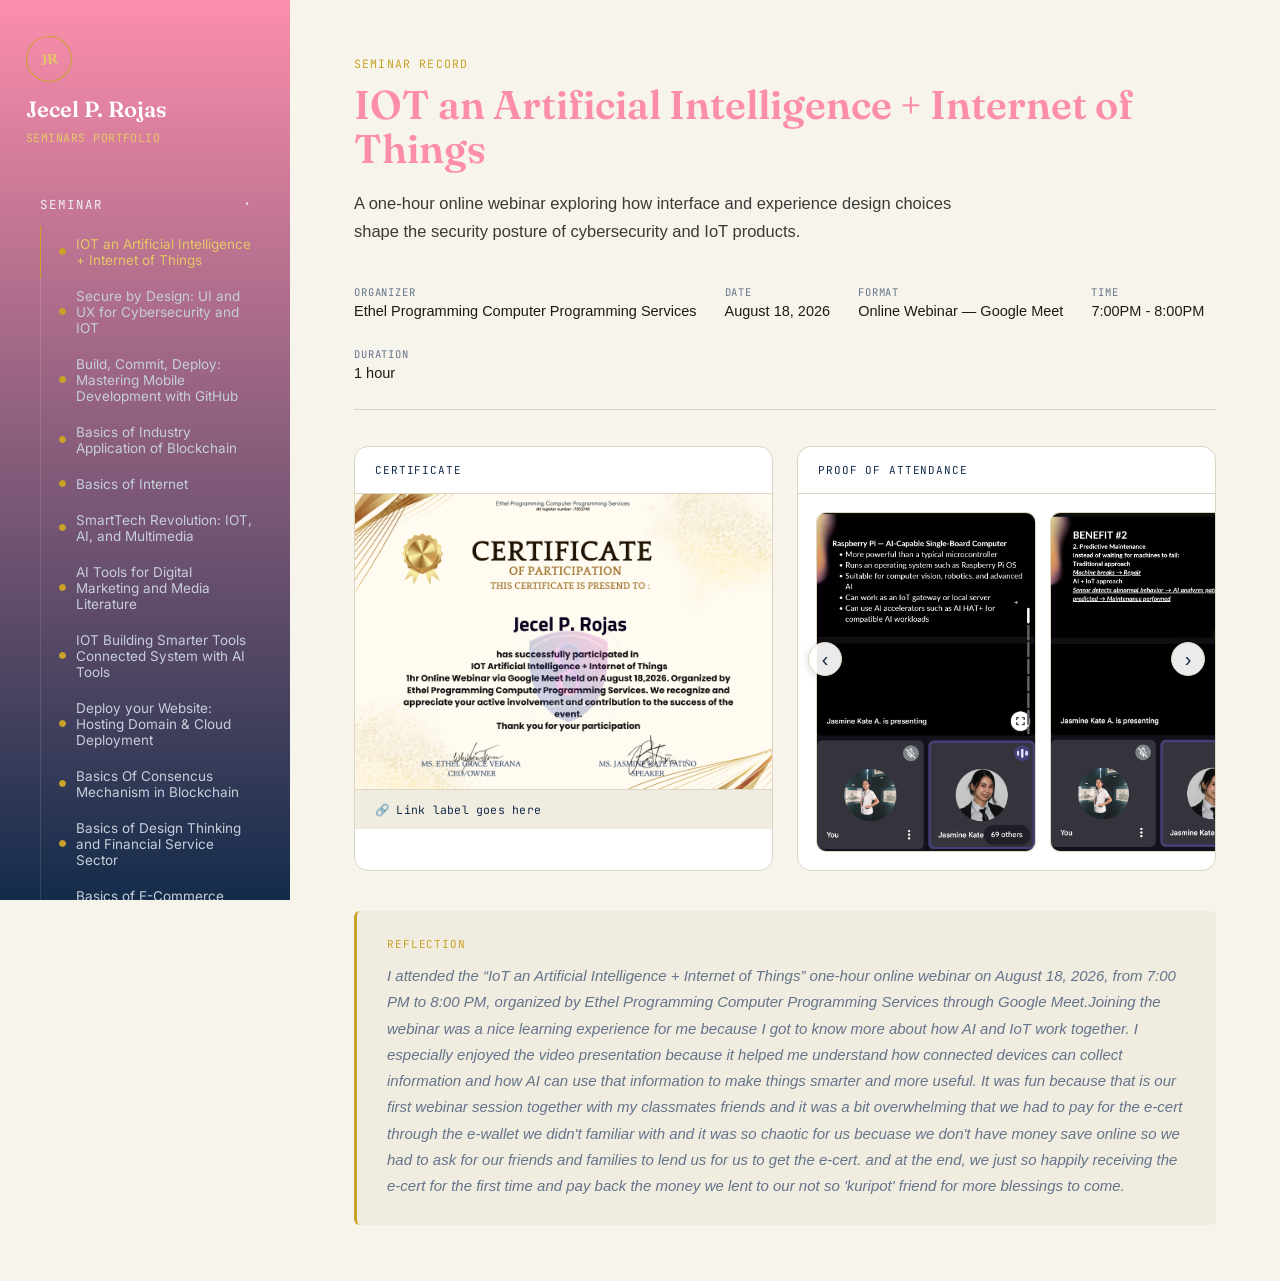
==== commit 3b0bd095: "Update seminar portfolio" ====
--- a/index.html
+++ b/index.html
@@ -402,7 +402,26 @@
 
             <div class="reflection-block empty">
                 <div class="label">Reflection</div>
-                <p>Reflection coming soon.</p>
+                <p>Learning about the Basics of Industry Application of Blockchain gave me a better understanding
+                    of how blockchain goes beyond cryptocurrencies and can be applied to different industries.
+                    Before this topic, I mostly associated blockchain with digital currencies, but I realized that
+                    its decentralized, transparent, and secure nature can also support areas such as finance, supply
+                    chain management, healthcare, and business transactions. The discussion helped me appreciate how
+                    emerging technologies can address real-world problems by improving the way information and
+                    transactions are recorded and managed. </p>
+                <p>Personally, completing this learning activity made me more interested in
+                    exploring how blockchain
+                    can be integrated into systems that we develop as IT students. It also made me realize that being a
+                    technology student is not only about learning how to build applications, but also about
+                    understanding the technologies that can make those applications more secure, reliable, and
+                    innovative. The certificate I received represents more than just participation for me-it is a
+                    reminder that continuously learning new technologies is important in preparing myself for the
+                    constantly changing field of information technology.
+                </p>
+                <p>It was fun answering all of those questions one by one cause it makes you amaze to everything
+                    you read unfamiliar questions and then suddenly you don't have choice but to search it on internet
+                    cause timer is running thou
+                    you can retake the questions. </p>
             </div>
         </section>
 
@@ -606,7 +625,18 @@
 
             <div class="reflection-block empty">
                 <div class="label">Reflection</div>
-                <p>Reflection coming soon.</p>
+                <p>The seminar on AI Tools for Digital Marketing and Media Literature gave
+                    me a better understanding of how artificial intelligence can support
+                    creativity and productivity in digital work. I learned that using AI
+                    effectively is not only about knowing the tools, but also about creating
+                    clear and purposeful prompts to achieve better results. The session made
+                    me realize that AI can be a valuable partner in developing ideas, organizing
+                    information, and improving digital content when used responsibly. As a student,
+                    I found the seminar meaningful because these skills can be applied to both my
+                    academic work and future professional activities. Overall, the experience encouraged
+                    me to explore AI more critically and creatively while remembering that human judgment
+                    and originality should remain at the center of its use.
+                </p>
             </div>
         </section>
 
@@ -665,7 +695,20 @@
 
             <div class="reflection-block empty">
                 <div class="label">Reflection</div>
-                <p>Reflection coming soon.</p>
+                <p>The seminar on IoT: Building Smarter Tools and Connected Systems with AI Tools
+                    helped me understand how IoT and AI can work together to develop smarter
+                    and more efficient systems. I learned that IoT allows devices to collect
+                    and share data, while AI can analyze this information and support better
+                    decisions. What I found interesting is how these technologies can respond to
+                    data in real time, making processes more automated and useful. As an IT student,
+                    the topic helped me see how the concepts I learn can be applied to real-world
+                    problems and everyday situations. It also made me realize that modern technology
+                    is becoming more interconnected, requiring developers to understand how different
+                    tools can work together. The seminar encouraged me to become more curious about IoT
+                    and AI and their potential in future system development. Overall, the experience gave
+                    me a deeper appreciation of how technology can be used creatively to build smarter solutions.
+
+                </p>
             </div>
         </section>
 
@@ -720,7 +763,20 @@
 
             <div class="reflection-block empty">
                 <div class="label">Reflection</div>
-                <p>Reflection coming soon.</p>
+                <p>The seminar on “Deploy Your Website: Hosting Domain & Cloud Deployment”
+                    helped me understand the important steps involved in making a website
+                    accessible online. I learned that developing a website does not end with
+                    writing code, because it also needs proper hosting, domain configuration,
+                    and deployment to reach actual users. The discussion gave me a clearer idea
+                    of how cloud platforms can make websites more accessible, scalable, and practical.
+                    As an IT student, I found this especially meaningful because I am currently learning
+                    and developing web-based systems, making deployment a valuable skill for me to understand.
+                    It also made me realize that even a well-designed system will have limited impact if it
+                    cannot be properly deployed and maintained. The seminar encouraged me to become more
+                    confident in exploring hosting and cloud technologies for my future projects. Overall,
+                    the experience expanded my knowledge of the web development process and helped me appreciate
+                    the importance of turning a locally developed website into a functional online system.
+                </p>
             </div>
         </section>
 
@@ -781,7 +837,23 @@
 
             <div class="reflection-block empty">
                 <div class="label">Reflection</div>
-                <p>Reflection coming soon.</p>
+                <p>The seminar on “Basics of Consensus Mechanism in Blockchain” helped
+                    me understand how blockchain networks maintain trust and agreement
+                    among participants without relying on a single central authority.
+                    I learned that consensus mechanisms are important because they help
+                    validate transactions and keep the information recorded in the blockchain
+                    consistent and secure. Before attending the seminar, I had a general idea
+                    of blockchain, but the discussion helped me better understand what happens
+                    behind the technology. As an IT student, I found the topic interesting because
+                    it showed me that blockchain involves not only digital transactions but also
+                    complex processes that ensure reliability and transparency. It also made me
+                    realize how important security and proper validation are when developing systems
+                    that handle sensitive or valuable information. The seminar encouraged me to explore
+                    blockchain technology further and understand how different consensus mechanisms can
+                    be applied to real-world systems. The experience expanded my knowledge and
+                    gave me a stronger appreciation of how blockchain can provide a secure and trustworthy
+                    way of managing digital information.
+                </p>
             </div>
         </section>
 
@@ -842,7 +914,19 @@
 
             <div class="reflection-block empty">
                 <div class="label">Reflection</div>
-                <p>Reflection coming soon.</p>
+                <p>The seminar on “Basics of Design Thinking and Financial Service Sector” helped me
+                    understand how design thinking can be applied to address real-world problems,
+                    particularly in the financial industry. I learned that creating effective solutions
+                    requires understanding the needs, experiences, and challenges of the people who will
+                    use them. What I found meaningful was the idea that technology should not only focus
+                    on functionality but also on making services more accessible and user-centered. As an
+                    IT student, this encouraged me to think beyond coding and consider how the systems I develop
+                    can provide practical solutions to people’s actual needs. The seminar also showed me how
+                    innovation can improve financial services by making them more efficient and responsive to
+                    users. It made me realize that good system development requires both technical knowledge
+                    and empathy toward users. Overall, the experience encouraged me to apply design thinking in
+                    my future projects and become more mindful of the people behind the technology I create.
+                </p>
             </div>
         </section>
 
--- a/styles.css
+++ b/styles.css
@@ -198,7 +198,6 @@
   margin-left: var(--sidebar-w);
   flex: 1;
   padding: 56px 64px;
-  max-width: 960px;
 }
 
 .page {
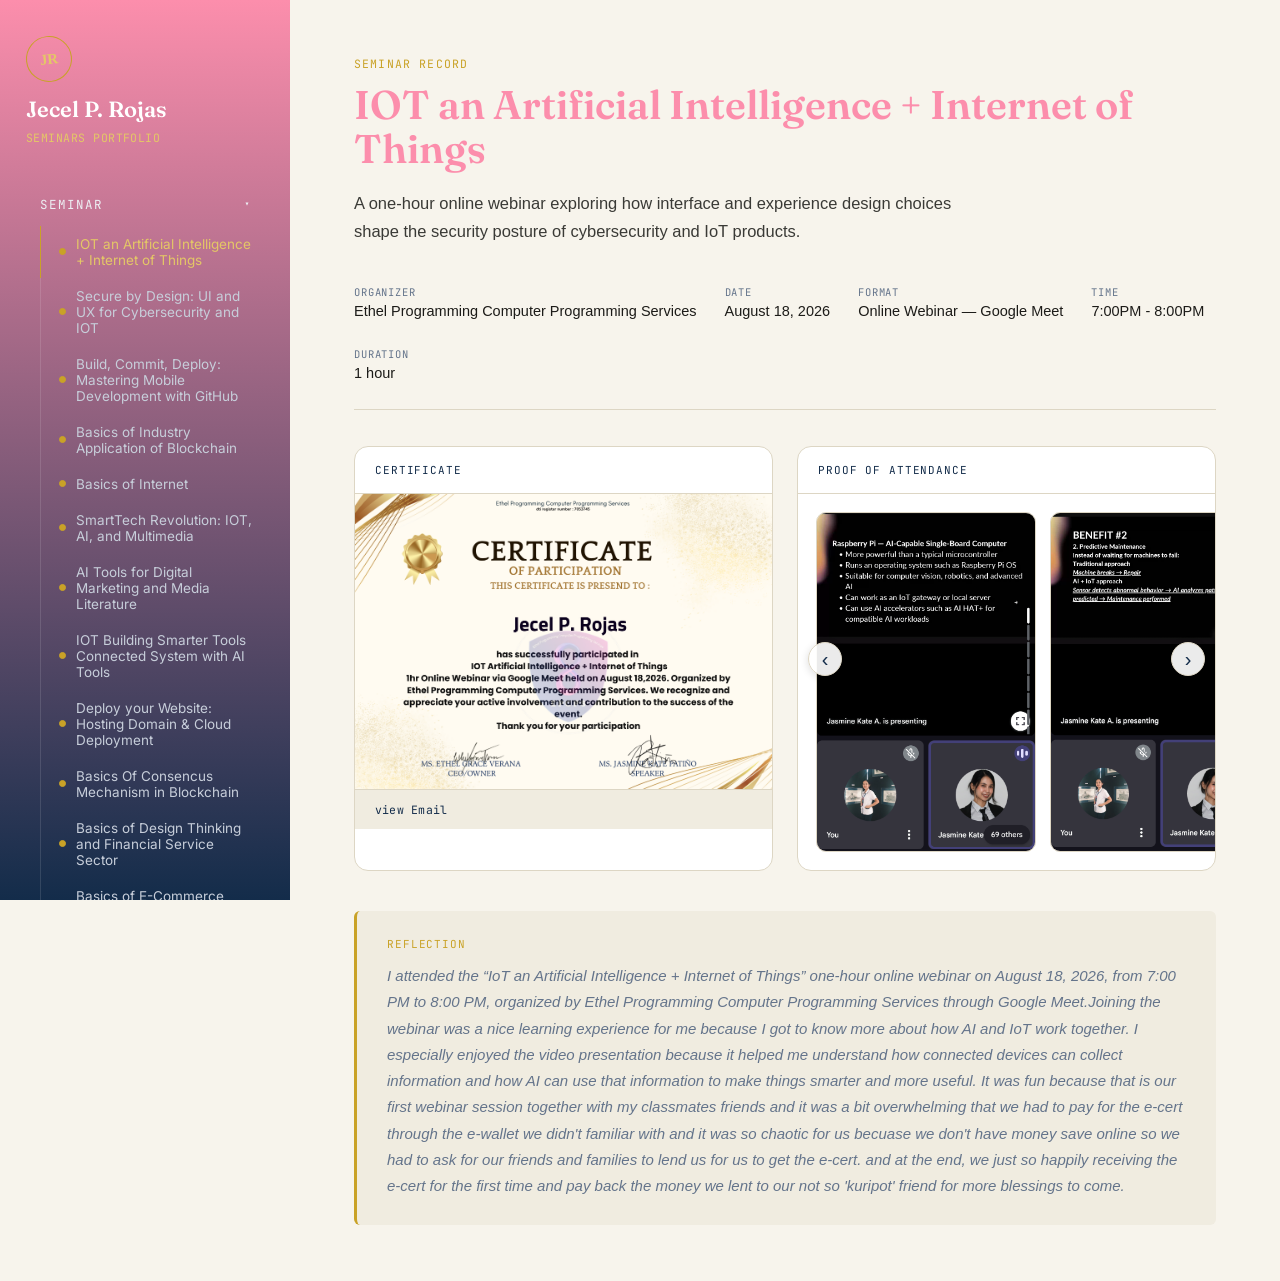
==== commit 63ee44a9: "reflection" ====
--- a/index.html
+++ b/index.html
@@ -139,10 +139,17 @@
                     <img src="18.png"
                         alt="Certificate of Participation — IOT an Artificial Intelligence + Internet of Things">
 
-                    <!-- plain link placed under the certificate -->
-                    <a class="doc-file-link" href="YOUR-LINK-HERE" target="_blank" rel="noopener">
-                        🔗 Link label goes here
-                    </a>
+                    <a href="#" class="doc-file-link" onclick="toggleEmailImage(event)">view Email</a>
+                    <img class="email-proof" src="ss1.png" alt="Email confirmation screenshot"
+                        style="display:none; max-width:100%; margin-top:10px;">
+
+                    <script>
+                        function toggleEmailImage(e) {
+                            e.preventDefault();
+                            const img = e.target.nextElementSibling; // the image right after this link
+                            img.style.display = (img.style.display === 'none') ? 'block' : 'none';
+                        }
+                    </script>
                 </div>
                 <div class="doc-card">
                     <div class="doc-head"><span class="doc-label">Proof of Attendance</span></div>
@@ -220,9 +227,17 @@
                     <img src="19.png"
                         alt="Certificate of Participation — Secure by Design: UI and UX for Cybersecurity and IoT">
 
-                    <a class="doc-file-link" href="YOUR-LINK-HERE" target="_blank" rel="noopener">
-                        🔗 Link label goes here
-                    </a>
+                    <a href="#" class="doc-file-link" onclick="toggleEmailImage(event)">view Email</a>
+                    <img class="email-proof" src="ss2.png" alt="Email confirmation screenshot"
+                        style="display:none; max-width:100%; margin-top:10px;">
+
+                    <script>
+                        function toggleEmailImage(e) {
+                            e.preventDefault();
+                            const img = e.target.nextElementSibling; // the image right after this link
+                            img.style.display = (img.style.display === 'none') ? 'block' : 'none';
+                        }
+                    </script>
                 </div>
 
 
@@ -300,9 +315,18 @@
                     <div class="doc-head"><span class="doc-label">Certificate</span></div>
                     <img src="20-(1).jpg"
                         alt="Certificate of Participation — Build, Commit, Deploy: Mastering Mobile Development with GitHub">
-                    <a class="doc-file-link" href="YOUR-LINK-HERE" target="_blank" rel="noopener">
-                        🔗 Link label goes here
-                    </a>
+
+                    <a href="#" class="doc-file-link" onclick="toggleEmailImage(event)">view Email</a>
+                    <img class="email-proof" src="ss3.png" alt="Email confirmation screenshot"
+                        style="display:none; max-width:100%; margin-top:10px;">
+
+                    <script>
+                        function toggleEmailImage(e) {
+                            e.preventDefault();
+                            const img = e.target.nextElementSibling; // the image right after this link
+                            img.style.display = (img.style.display === 'none') ? 'block' : 'none';
+                        }
+                    </script>
                 </div>
 
 
@@ -534,6 +558,18 @@
                     <div class="doc-head"><span class="doc-label">Certificate</span></div>
                     <img src="22-1.png"
                         alt="Certificate of Participation — SmartTech Revolution: IOT, AI, and Media Literature">
+
+                    <a href="#" class="doc-file-link" onclick="toggleEmailImage(event)">view Email</a>
+                    <img class="email-proof" src="ss4.png" alt="Email confirmation screenshot"
+                        style="display:none; max-width:100%; margin-top:10px;">
+
+                    <script>
+                        function toggleEmailImage(e) {
+                            e.preventDefault();
+                            const img = e.target.nextElementSibling; // the image right after this link
+                            img.style.display = (img.style.display === 'none') ? 'block' : 'none';
+                        }
+                    </script>
                 </div>
                 <div class="doc-card">
                     <div class="doc-head"><span class="doc-label">Proof of Attendance</span></div>
@@ -609,6 +645,18 @@
                     <div class="doc-head"><span class="doc-label">Certificate</span></div>
                     <img src="22-2.png"
                         alt="Certificate of Participation — AI Tools for Digital Marketing and Media Literature">
+
+                    <a href="#" class="doc-file-link" onclick="toggleEmailImage(event)">view Email</a>
+                    <img class="email-proof" src="ss5.png" alt="Email confirmation screenshot"
+                        style="display:none; max-width:100%; margin-top:10px;">
+
+                    <script>
+                        function toggleEmailImage(e) {
+                            e.preventDefault();
+                            const img = e.target.nextElementSibling; // the image right after this link
+                            img.style.display = (img.style.display === 'none') ? 'block' : 'none';
+                        }
+                    </script>
                 </div>
                 <div class="doc-card">
                     <div class="doc-head"><span class="doc-label">Proof of Attendance</span></div>
@@ -677,6 +725,18 @@
                     <div class="doc-head"><span class="doc-label">Certificate</span></div>
                     <img src="21-1.png"
                         alt="Certificate of Participation — IOT Building Smarter Tools Connected System with AI Tools">
+
+                    <a href="#" class="doc-file-link" onclick="toggleEmailImage(event)">view Email</a>
+                    <img class="email-proof" src="ss6.png" alt="Email confirmation screenshot"
+                        style="display:none; max-width:100%; margin-top:10px;">
+
+                    <script>
+                        function toggleEmailImage(e) {
+                            e.preventDefault();
+                            const img = e.target.nextElementSibling; // the image right after this link
+                            img.style.display = (img.style.display === 'none') ? 'block' : 'none';
+                        }
+                    </script>
                 </div>
                 <div class="doc-card">
                     <div class="doc-head"><span class="doc-label">Proof of Attendance</span></div>
@@ -745,6 +805,18 @@
                     <div class="doc-head"><span class="doc-label">Certificate</span></div>
                     <img src="21-2.png"
                         alt="Certificate of Participation — IOT Building Smarter Tools Connected System with AI Tools">
+
+                    <a href="#" class="doc-file-link" onclick="toggleEmailImage(event)">view Email</a>
+                    <img class="email-proof" src="ss6.png" alt="Email confirmation screenshot"
+                        style="display:none; max-width:100%; margin-top:10px;">
+
+                    <script>
+                        function toggleEmailImage(e) {
+                            e.preventDefault();
+                            const img = e.target.nextElementSibling; // the image right after this link
+                            img.style.display = (img.style.display === 'none') ? 'block' : 'none';
+                        }
+                    </script>
                 </div>
                 <div class="doc-card">
                     <div class="doc-head"><span class="doc-label">Proof of Attendance</span></div>
@@ -837,7 +909,7 @@
 
             <div class="reflection-block empty">
                 <div class="label">Reflection</div>
-                <p>The seminar on “Basics of Consensus Mechanism in Blockchain” helped
+                <p>This online quiz setup for “Basics of Consensus Mechanism in Blockchain” helped
                     me understand how blockchain networks maintain trust and agreement
                     among participants without relying on a single central authority.
                     I learned that consensus mechanisms are important because they help
@@ -914,7 +986,7 @@
 
             <div class="reflection-block empty">
                 <div class="label">Reflection</div>
-                <p>The seminar on “Basics of Design Thinking and Financial Service Sector” helped me
+                <p>The online quiz setup for “Basics of Design Thinking and Financial Service Sector” helped me
                     understand how design thinking can be applied to address real-world problems,
                     particularly in the financial industry. I learned that creating effective solutions
                     requires understanding the needs, experiences, and challenges of the people who will
@@ -987,7 +1059,20 @@
 
             <div class="reflection-block empty">
                 <div class="label">Reflection</div>
-                <p>Reflection coming soon.</p>
+                <p>This online quiz setup for Basics of E-Commerce Applications
+                    helped me understand how technology has transformed
+                    traditional buying and selling into a more
+                    accessible and efficient digital process.
+                    I learned that e-commerce involves more than
+                    online transactions, as it also requires proper
+                    product management, secure systems, user interaction,
+                    and reliable digital services. As an IT student,
+                    I found the topic relevant because it showed me how
+                    the concepts I learn in system development can be applied
+                    to create useful platforms for businesses and consumers.
+                    Overall, the seminar encouraged me to further develop my
+                    skills and become more aware of how technology can provide
+                    practical solutions to real-world needs.</p>
             </div>
         </section>
         <!-- SEMINAR 13-->
@@ -1047,7 +1132,17 @@
 
             <div class="reflection-block empty">
                 <div class="label">Reflection</div>
-                <p>Reflection coming soon.</p>
+                <p>This online quiz setup for Basics of Blockchain Technology helped me
+                    understand how blockchain can be used beyond cryptocurrency,
+                    particularly in creating secure, transparent, and reliable
+                    digital systems. I learned that its decentralized structure
+                    and ability to maintain trustworthy records can have practical
+                    applications in different industries. As an IT student, this
+                    topic made me more interested in exploring emerging technologies
+                    and how they can be integrated into the systems I develop. In general,
+                    the seminar gave me valuable knowledge that encouraged me to continue
+                    learning about technologies that can contribute to more innovative and
+                    secure digital solutions. </p>
             </div>
         </section>
 
@@ -1108,7 +1203,28 @@
 
             <div class="reflection-block empty">
                 <div class="label">Reflection</div>
-                <p>Reflection coming soon.</p>
+                <p>This online quiz setup of Basics of Blockchain Application
+                    helped me understand how blockchain technology can
+                    be applied to real-world systems and industries. I
+                    learned that blockchain is not only associated with
+                    cryptocurrency but can also support secure, transparent,
+                    and reliable digital transactions. The discussion gave me
+                    a clearer idea of how blockchain applications can improve
+                    the way data and records are stored and managed. I found the
+                    topic interesting because it showed how emerging technologies
+                    can address practical problems through innovative solutions.
+                    As an IT student, I realized that understanding blockchain applications
+                    can help me become more prepared for the continuous development of the
+                    technology industry. It also encouraged me to explore how blockchain can
+                    be integrated with other technologies to create more efficient systems.
+                    I appreciated learning about the importance of security, transparency,
+                    and data integrity when developing digital applications. This seminar also
+                    made me reflect on the responsibility of IT professionals to understand not
+                    only how technology works but also how it can be applied appropriately.
+                    The knowledge I gained can be useful in my future academic projects and
+                    system development activities. Overall, the seminar was a valuable learning
+                    experience that motivated me to continue improving my knowledge of emerging
+                    technologies. </p>
             </div>
         </section>
 
@@ -1120,7 +1236,33 @@
 
             <div class="reflection-block empty">
                 <div class="label">Reflection</div>
-                <p>General reflection coming soon.</p>
+                <p>General Reflection
+                    The seminars gave me a broader understanding of how technology continues to
+                    develop and influence different areas of life and work. I learned about
+                    Artificial Intelligence, Internet of Things, and multimedia technologies, and
+                    how they can be used to create smarter and more useful systems. The discussion on
+                    Secure by Design also taught me that cybersecurity should be considered from the
+                    beginning of system development. I gained a better understanding of GitHub, development
+                    tools, and deployment, which are important in building, managing, and publishing software
+                    projects. The topics on the Internet, IoT, and cloud services helped me see how connected
+                    technologies allow people and devices to communicate and share information. I also learned
+                    how AI tools can support digital marketing, media literacy, and content creation when used
+                    properly. The discussions about blockchain, consensus mechanisms, and blockchain applications
+                    helped me understand how secure and transparent digital records can be created. The topic on
+                    Design Thinking and Financial Services showed me the importance of understanding users and
+                    their needs when creating technological solutions. I also gained useful knowledge about e-commerce
+                    and how digital platforms can improve the way businesses connect with customers. These topics helped
+                    me realize that technology is not only about creating software but also about solving problems and
+                    improving everyday processes. As an IT student, I found the seminars helpful because they introduced
+                    me to
+                    technologies and practices that I may use in future projects. They also reminded me that continuous
+                    learning is
+                    important because the technology field changes quickly. To wrap it up, the seminars expanded my
+                    knowledge,
+                    improved my interest in emerging technologies, and encouraged me to become more prepared for my
+                    future career in
+                    Information Technology.
+                </p>
             </div>
         </section>
         <div class="lightbox-overlay" id="lightboxOverlay" onclick="closeLightbox(event)">
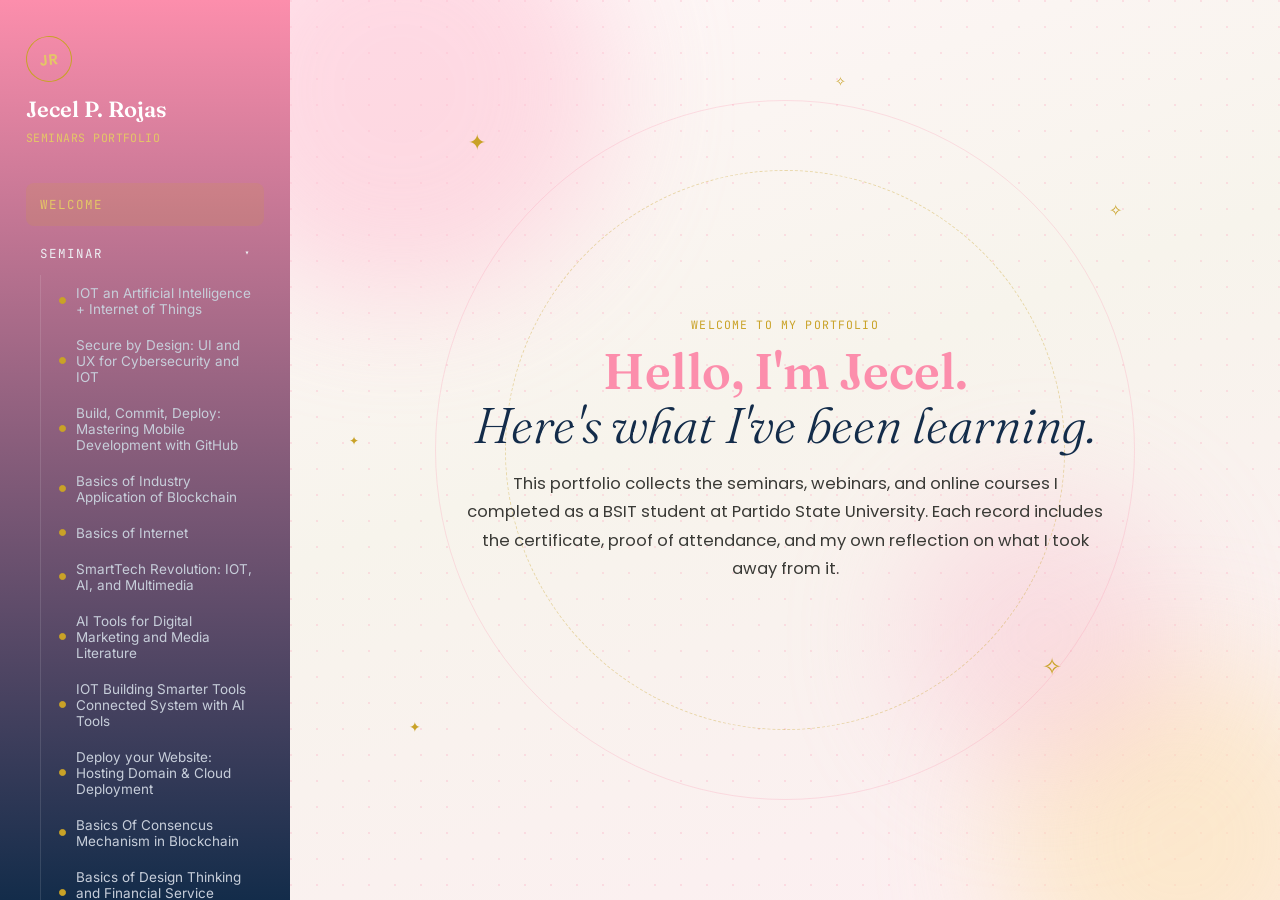
==== commit ad248399: "Add welcome page with floating text and girly background" ====
--- a/index.html
+++ b/index.html
@@ -7,7 +7,7 @@
     <title>Jecel P. Rojas — Seminars Portfolio</title>
     <link rel="preconnect" href="https://fonts.googleapis.com">
     <link
-        href="https://fonts.googleapis.com/css2?family=Fraunces:opsz,wght@9..144,300;9..144,500;9..144,600;9..144,700&family=Inter:wght@400;500;600&family=JetBrains+Mono:wght@400;500&display=swap"
+        href="https://fonts.googleapis.com/css2?family=Fraunces:ital,opsz,wght@0,9..144,300;0,9..144,500;0,9..144,600;0,9..144,700;1,9..144,300;1,9..144,500&family=Inter:wght@400;500;600&family=JetBrains+Mono:wght@400;500&family=Poppins:wght@400;500;600&display=swap"
         rel="stylesheet">
     <link rel="stylesheet" href="styles.css">
 </head>
@@ -23,12 +23,18 @@
 
         <nav>
             <div class="nav-item">
+                <button class="nav-btn active" data-page="welcome" onclick="showPage('welcome', this)">
+                    <span>Welcome</span>
+                </button>
+            </div>
+
+            <div class="nav-item">
                 <button class="nav-btn open" id="seminarToggle" onclick="toggleSeminar()">
                     <span>Seminar</span>
                     <span class="chevron">&#9656;</span>
                 </button>
                 <div class="submenu open" id="seminarSubmenu">
-                    <button class="sub-link active" data-page="sem-1" onclick="showPage('sem-1', this)">
+                    <button class="sub-link" data-page="sem-1" onclick="showPage('sem-1', this)">
                         <span class="sub-dot filled"></span>
                         <span>IOT an Artificial Intelligence + Internet of Things</span>
                     </button>
@@ -102,8 +108,40 @@
 
     <main>
 
+        <!-- WELCOME -->
+        <section class="page active" id="page-welcome">
+            <div class="welcome-center">
+                <div class="welcome-bg" aria-hidden="true">
+                    <span class="blob b1"></span>
+                    <span class="blob b2"></span>
+                    <span class="blob b3"></span>
+                    <span class="ring r1"></span>
+                    <span class="ring r2"></span>
+                    <span class="sparkle s1">&#10022;</span>
+                    <span class="sparkle s2">&#10023;</span>
+                    <span class="sparkle s3">&#10022;</span>
+                    <span class="sparkle s4">&#10023;</span>
+                    <span class="sparkle s5">&#10022;</span>
+                    <span class="sparkle s6">&#10023;</span>
+                    <span class="heart h1">&#9825;</span>
+                    <span class="heart h2">&#9829;</span>
+                    <span class="heart h3">&#9825;</span>
+                    <span class="heart h4">&#9829;</span>
+                    <span class="heart h5">&#9825;</span>
+                </div>
+                <div class="welcome-float">
+                    <p class="eyebrow">Welcome to my portfolio</p>
+                    <h2 class="page-title welcome-title">Hello, I'm Jecel.<br><em>Here's what I've been learning.</em>
+                    </h2>
+                    <p class="lede">This portfolio collects the seminars, webinars, and online courses I completed as a
+                        BSIT student at Partido State University. Each record includes the certificate, proof of
+                        attendance, and my own reflection on what I took away from it.</p>
+                </div>
+            </div>
+        </section>
+
         <!-- SEMINAR 1 -->
-        <section class="page active" id="page-sem-1">
+        <section class="page" id="page-sem-1">
             <p class="eyebrow">Seminar Record</p>
             <h2 class="page-title">IOT an Artificial Intelligence + Internet of Things</h2>
             <p class="lede">A one-hour online webinar exploring how interface and experience design choices shape the
@@ -142,14 +180,6 @@
                     <a href="#" class="doc-file-link" onclick="toggleEmailImage(event)">view Email</a>
                     <img class="email-proof" src="ss1.png" alt="Email confirmation screenshot"
                         style="display:none; max-width:100%; margin-top:10px;">
-
-                    <script>
-                        function toggleEmailImage(e) {
-                            e.preventDefault();
-                            const img = e.target.nextElementSibling; // the image right after this link
-                            img.style.display = (img.style.display === 'none') ? 'block' : 'none';
-                        }
-                    </script>
                 </div>
                 <div class="doc-card">
                     <div class="doc-head"><span class="doc-label">Proof of Attendance</span></div>
@@ -230,14 +260,6 @@
                     <a href="#" class="doc-file-link" onclick="toggleEmailImage(event)">view Email</a>
                     <img class="email-proof" src="ss2.png" alt="Email confirmation screenshot"
                         style="display:none; max-width:100%; margin-top:10px;">
-
-                    <script>
-                        function toggleEmailImage(e) {
-                            e.preventDefault();
-                            const img = e.target.nextElementSibling; // the image right after this link
-                            img.style.display = (img.style.display === 'none') ? 'block' : 'none';
-                        }
-                    </script>
                 </div>
 
 
@@ -319,14 +341,6 @@
                     <a href="#" class="doc-file-link" onclick="toggleEmailImage(event)">view Email</a>
                     <img class="email-proof" src="ss3.png" alt="Email confirmation screenshot"
                         style="display:none; max-width:100%; margin-top:10px;">
-
-                    <script>
-                        function toggleEmailImage(e) {
-                            e.preventDefault();
-                            const img = e.target.nextElementSibling; // the image right after this link
-                            img.style.display = (img.style.display === 'none') ? 'block' : 'none';
-                        }
-                    </script>
                 </div>
 
 
@@ -562,14 +576,6 @@
                     <a href="#" class="doc-file-link" onclick="toggleEmailImage(event)">view Email</a>
                     <img class="email-proof" src="ss4.png" alt="Email confirmation screenshot"
                         style="display:none; max-width:100%; margin-top:10px;">
-
-                    <script>
-                        function toggleEmailImage(e) {
-                            e.preventDefault();
-                            const img = e.target.nextElementSibling; // the image right after this link
-                            img.style.display = (img.style.display === 'none') ? 'block' : 'none';
-                        }
-                    </script>
                 </div>
                 <div class="doc-card">
                     <div class="doc-head"><span class="doc-label">Proof of Attendance</span></div>
@@ -649,14 +655,6 @@
                     <a href="#" class="doc-file-link" onclick="toggleEmailImage(event)">view Email</a>
                     <img class="email-proof" src="ss5.png" alt="Email confirmation screenshot"
                         style="display:none; max-width:100%; margin-top:10px;">
-
-                    <script>
-                        function toggleEmailImage(e) {
-                            e.preventDefault();
-                            const img = e.target.nextElementSibling; // the image right after this link
-                            img.style.display = (img.style.display === 'none') ? 'block' : 'none';
-                        }
-                    </script>
                 </div>
                 <div class="doc-card">
                     <div class="doc-head"><span class="doc-label">Proof of Attendance</span></div>
@@ -729,22 +727,16 @@
                     <a href="#" class="doc-file-link" onclick="toggleEmailImage(event)">view Email</a>
                     <img class="email-proof" src="ss6.png" alt="Email confirmation screenshot"
                         style="display:none; max-width:100%; margin-top:10px;">
-
-                    <script>
-                        function toggleEmailImage(e) {
-                            e.preventDefault();
-                            const img = e.target.nextElementSibling; // the image right after this link
-                            img.style.display = (img.style.display === 'none') ? 'block' : 'none';
-                        }
-                    </script>
                 </div>
                 <div class="doc-card">
                     <div class="doc-head"><span class="doc-label">Proof of Attendance</span></div>
                     <div class="doc-scroll">
-                        <img src="8-21(1).jpg"
+                        <img src="Screenshot 2026-08-21 220426.png"
                             alt="Proof of attendance — IOT Building Smarter Tools webinar, screenshot 1">
-                        <img src="8-21(2).jpg"
+                        <img src="Screenshot 2026-08-21 225603.png"
                             alt="Proof of attendance — IOT Building Smarter Tools webinar, screenshot 2">
+                        <img src="Screenshot 2026-08-21 224932.png"
+                            alt="Proof of attendance — IOT Building Smarter Tools webinar, screenshot 3">
                     </div>
                     <button class="scroll-btn left" onclick="scrollDoc(this,-1)"
                         aria-label="Scroll left">&#8249;</button>
@@ -809,22 +801,17 @@
                     <a href="#" class="doc-file-link" onclick="toggleEmailImage(event)">view Email</a>
                     <img class="email-proof" src="ss6.png" alt="Email confirmation screenshot"
                         style="display:none; max-width:100%; margin-top:10px;">
-
-                    <script>
-                        function toggleEmailImage(e) {
-                            e.preventDefault();
-                            const img = e.target.nextElementSibling; // the image right after this link
-                            img.style.display = (img.style.display === 'none') ? 'block' : 'none';
-                        }
-                    </script>
                 </div>
                 <div class="doc-card">
                     <div class="doc-head"><span class="doc-label">Proof of Attendance</span></div>
                     <div class="doc-scroll">
-                        <img src="8-21(1).jpg"
+                        <img src="Screenshot 2026-08-21 192908.png"
                             alt="Proof of attendance — IOT Building Smarter Tools webinar, screenshot 1">
-                        <img src="8-21(2).jpg"
+                        <img src="Screenshot 2026-08-21 200730.png"
                             alt="Proof of attendance — IOT Building Smarter Tools webinar, screenshot 2">
+                        <img src="Screenshot 2026-08-21 200032.png"
+                            alt="Proof of attendance — IOT Building Smarter Tools webinar, screenshot 3">
+
                     </div>
                     <button class="scroll-btn left" onclick="scrollDoc(this,-1)"
                         aria-label="Scroll left">&#8249;</button>
@@ -1278,6 +1265,12 @@
             if (img) openLightbox(img.src, img.alt);
         });
 
+        function toggleEmailImage(e) {
+            e.preventDefault();
+            const img = e.target.nextElementSibling; // the image right after this link
+            img.style.display = (img.style.display === 'none') ? 'block' : 'none';
+        }
+
         function openLightbox(src, alt) {
             const overlay = document.getElementById('lightboxOverlay');
             const img = document.getElementById('lightboxImg');
@@ -1320,6 +1313,17 @@
             document.querySelectorAll('.nav-btn[data-page]').forEach(el => el.classList.remove('active'));
             if (btnEl) btnEl.classList.add('active');
         }
+
+        // Used by the Welcome page buttons/cards: opens a page and highlights its sidebar link
+        function goTo(pageId) {
+            const btn = document.querySelector('.sidebar [data-page="' + pageId + '"]');
+            if (pageId.startsWith('sem-')) {
+                document.getElementById('seminarToggle').classList.add('open');
+                document.getElementById('seminarSubmenu').classList.add('open');
+            }
+            showPage(pageId, btn);
+            window.scrollTo({ top: 0, behavior: 'smooth' });
+        }
     </script>
 
 </body>
--- a/styles.css
+++ b/styles.css
@@ -606,6 +606,263 @@
   font-style: italic;
 }
 
+/* ---------- Welcome page ---------- */
+.welcome-center {
+  position: relative;
+  overflow: hidden;
+  margin: -56px -64px;
+  min-height: 100vh;
+  padding: 56px 64px;
+  display: flex;
+  align-items: center;
+  justify-content: center;
+  text-align: center;
+  background:
+    radial-gradient(circle at 1px 1px, rgba(252, 142, 172, 0.22) 1px, transparent 0) 0 0 / 26px 26px,
+    linear-gradient(160deg, #FFF6F8 0%, var(--paper-100) 45%, #FDEEF2 100%);
+}
+
+/* Decorative layer */
+.welcome-bg {
+  position: absolute;
+  inset: 0;
+  pointer-events: none;
+}
+
+.blob {
+  position: absolute;
+  border-radius: 50%;
+  filter: blur(60px);
+  opacity: .55;
+  animation: drift 18s ease-in-out infinite;
+}
+
+.blob.b1 {
+  width: 420px;
+  height: 420px;
+  background: #FFC2D4;
+  top: -120px;
+  left: -100px;
+}
+
+.blob.b2 {
+  width: 360px;
+  height: 360px;
+  background: #FCE3B0;
+  bottom: -120px;
+  right: -80px;
+  animation-delay: -6s;
+}
+
+.blob.b3 {
+  width: 280px;
+  height: 280px;
+  background: #F9B8CB;
+  top: 55%;
+  left: 62%;
+  opacity: .35;
+  animation-delay: -12s;
+}
+
+.ring {
+  position: absolute;
+  border-radius: 50%;
+  border: 1.5px dashed rgba(201, 162, 39, 0.35);
+  animation: spin 80s linear infinite;
+}
+
+.ring.r1 {
+  width: 560px;
+  height: 560px;
+  top: 50%;
+  left: 50%;
+  margin: -280px 0 0 -280px;
+}
+
+.ring.r2 {
+  width: 700px;
+  height: 700px;
+  top: 50%;
+  left: 50%;
+  margin: -350px 0 0 -350px;
+  border: 1px solid rgba(252, 142, 172, 0.25);
+  animation-direction: reverse;
+  animation-duration: 120s;
+}
+
+.sparkle {
+  position: absolute;
+  color: var(--gold-500);
+  animation: twinkle 3.2s ease-in-out infinite;
+}
+
+.sparkle.s1 {
+  top: 14%;
+  left: 18%;
+  font-size: 22px;
+}
+
+.sparkle.s2 {
+  top: 22%;
+  right: 16%;
+  font-size: 16px;
+  animation-delay: -1s;
+}
+
+.sparkle.s3 {
+  bottom: 18%;
+  left: 12%;
+  font-size: 14px;
+  animation-delay: -2s;
+}
+
+.sparkle.s4 {
+  bottom: 24%;
+  right: 22%;
+  font-size: 24px;
+  animation-delay: -.5s;
+}
+
+.sparkle.s5 {
+  top: 48%;
+  left: 6%;
+  font-size: 12px;
+  animation-delay: -1.6s;
+}
+
+.sparkle.s6 {
+  top: 8%;
+  left: 55%;
+  font-size: 13px;
+  animation-delay: -2.4s;
+}
+
+.heart {
+  position: absolute;
+  bottom: -40px;
+  color: var(--navy-950);
+  opacity: 0;
+  animation: rise 14s linear infinite;
+}
+
+.heart.h1 {
+  left: 10%;
+  font-size: 18px;
+}
+
+.heart.h2 {
+  left: 28%;
+  font-size: 12px;
+  animation-delay: -4s;
+  animation-duration: 16s;
+}
+
+.heart.h3 {
+  left: 72%;
+  font-size: 22px;
+  animation-delay: -8s;
+}
+
+.heart.h4 {
+  left: 86%;
+  font-size: 14px;
+  animation-delay: -2s;
+  animation-duration: 18s;
+}
+
+.heart.h5 {
+  left: 50%;
+  font-size: 16px;
+  animation-delay: -11s;
+  animation-duration: 20s;
+}
+
+@keyframes drift {
+
+  0%,
+  100% {
+    transform: translate(0, 0) scale(1);
+  }
+
+  50% {
+    transform: translate(30px, 20px) scale(1.08);
+  }
+}
+
+@keyframes spin {
+  to {
+    transform: rotate(360deg);
+  }
+}
+
+@keyframes twinkle {
+
+  0%,
+  100% {
+    opacity: .25;
+    transform: scale(.8) rotate(0deg);
+  }
+
+  50% {
+    opacity: 1;
+    transform: scale(1.15) rotate(20deg);
+  }
+}
+
+@keyframes rise {
+  0% {
+    transform: translateY(0) rotate(0deg);
+    opacity: 0;
+  }
+
+  10% {
+    opacity: .55;
+  }
+
+  90% {
+    opacity: .4;
+  }
+
+  100% {
+    transform: translateY(-110vh) rotate(25deg);
+    opacity: 0;
+  }
+}
+
+.welcome-float {
+  position: relative;
+  z-index: 1;
+  max-width: 680px;
+  animation: floaty 6s ease-in-out infinite;
+}
+
+.welcome-float .lede {
+  margin: 0 auto;
+}
+
+h2.page-title.welcome-title {
+  font-size: 50px;
+  line-height: 1.08;
+}
+
+.welcome-title em {
+  font-weight: 300;
+  font-style: italic;
+  color: var(--navy-800);
+}
+
+@keyframes floaty {
+
+  0%,
+  100% {
+    transform: translateY(0);
+  }
+
+  50% {
+    transform: translateY(-16px);
+  }
+}
+
 @media(max-width:880px) {
   body {
     flex-direction: column;
@@ -636,6 +893,21 @@
     height: 30px;
     font-size: 17px;
   }
+
+  h2.page-title.welcome-title {
+    font-size: 36px;
+  }
+
+  .welcome-center {
+    margin: -36px -24px;
+    padding: 36px 24px;
+    min-height: 80vh;
+  }
+
+  .ring.r1,
+  .ring.r2 {
+    display: none;
+  }
 }
 
 a:focus-visible,
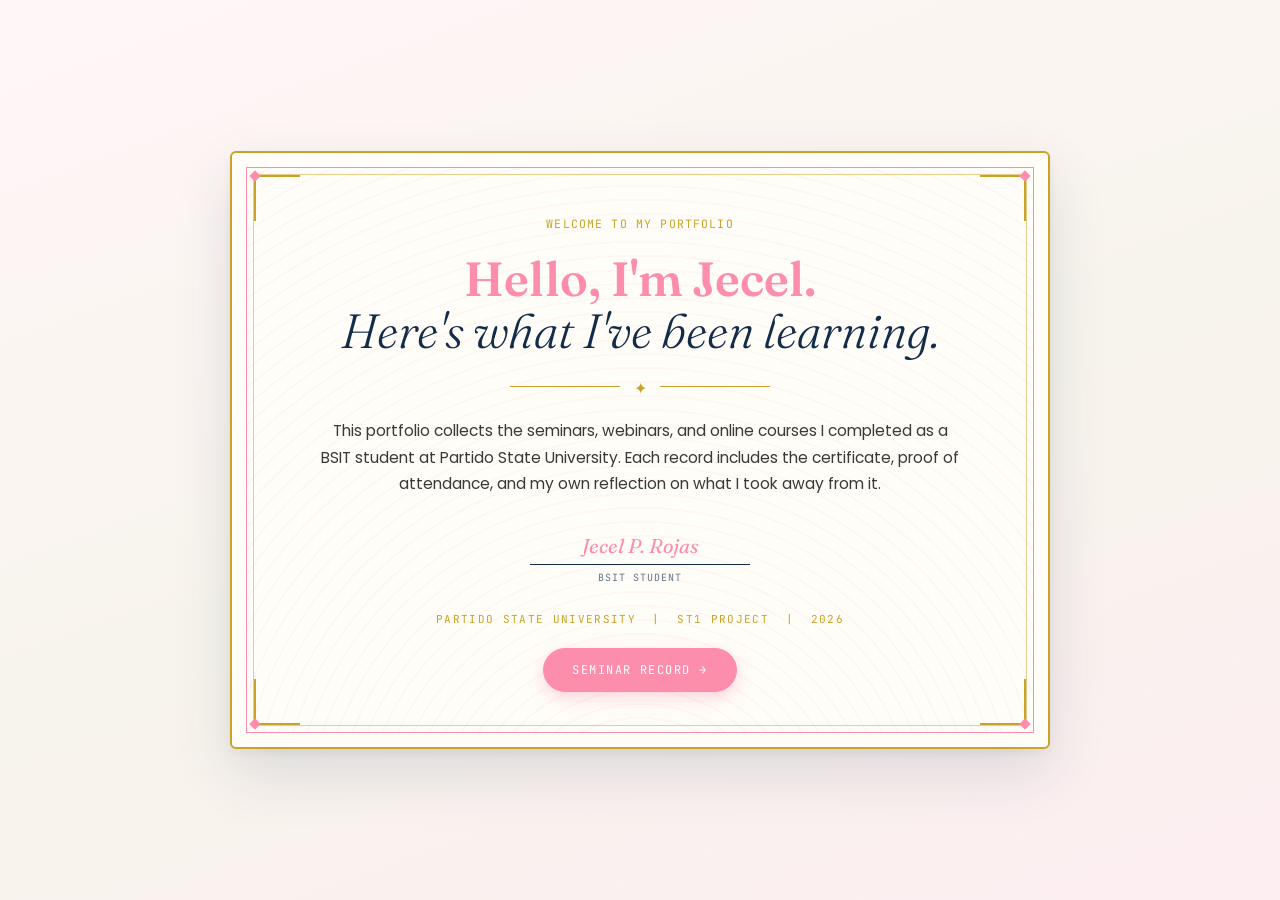
==== commit ab579c9f: "Full-screen certificate welcome page" ====
--- a/index.html
+++ b/index.html
@@ -12,7 +12,7 @@
     <link rel="stylesheet" href="styles.css">
 </head>
 
-<body>
+<body class="on-welcome">
 
     <aside class="sidebar">
         <div class="brand">
@@ -111,31 +111,36 @@
         <!-- WELCOME -->
         <section class="page active" id="page-welcome">
             <div class="welcome-center">
-                <div class="welcome-bg" aria-hidden="true">
-                    <span class="blob b1"></span>
-                    <span class="blob b2"></span>
-                    <span class="blob b3"></span>
-                    <span class="ring r1"></span>
-                    <span class="ring r2"></span>
-                    <span class="sparkle s1">&#10022;</span>
-                    <span class="sparkle s2">&#10023;</span>
-                    <span class="sparkle s3">&#10022;</span>
-                    <span class="sparkle s4">&#10023;</span>
-                    <span class="sparkle s5">&#10022;</span>
-                    <span class="sparkle s6">&#10023;</span>
-                    <span class="heart h1">&#9825;</span>
-                    <span class="heart h2">&#9829;</span>
-                    <span class="heart h3">&#9825;</span>
-                    <span class="heart h4">&#9829;</span>
-                    <span class="heart h5">&#9825;</span>
-                </div>
-                <div class="welcome-float">
-                    <p class="eyebrow">Welcome to my portfolio</p>
-                    <h2 class="page-title welcome-title">Hello, I'm Jecel.<br><em>Here's what I've been learning.</em>
-                    </h2>
-                    <p class="lede">This portfolio collects the seminars, webinars, and online courses I completed as a
-                        BSIT student at Partido State University. Each record includes the certificate, proof of
-                        attendance, and my own reflection on what I took away from it.</p>
+                <div class="cert">
+                    <span class="cert-shine" aria-hidden="true"></span>
+                    <span class="corner tl" aria-hidden="true"></span>
+                    <span class="corner tr" aria-hidden="true"></span>
+                    <span class="corner bl" aria-hidden="true"></span>
+                    <span class="corner br" aria-hidden="true"></span>
+
+                    <div class="cert-inner">
+                        <p class="eyebrow">Welcome to my portfolio</p>
+
+                        <h2 class="page-title welcome-title">Hello, I'm Jecel.<br><em>Here's what I've been
+                                learning.</em></h2>
+
+                        <div class="cert-rule" aria-hidden="true"><span>&#10022;</span></div>
+
+                        <p class="lede">This portfolio collects the seminars, webinars, and online courses I completed
+                            as a
+                            BSIT student at Partido State University. Each record includes the certificate, proof of
+                            attendance, and my own reflection on what I took away from it.</p>
+
+                        <div class="cert-sign">
+                            <span class="sign-name">Jecel P. Rojas</span>
+                            <span class="sign-line"></span>
+                            <span class="sign-label">BSIT Student</span>
+                        </div>
+
+                        <p class="cert-meta">Partido State University &nbsp;|&nbsp; ST1 Project &nbsp;|&nbsp; 2026</p>
+
+                        <button class="cert-enter" onclick="goTo('sem-1')">Seminar Record &rarr;</button>
+                    </div>
                 </div>
             </div>
         </section>
@@ -178,7 +183,7 @@
                         alt="Certificate of Participation — IOT an Artificial Intelligence + Internet of Things">
 
                     <a href="#" class="doc-file-link" onclick="toggleEmailImage(event)">view Email</a>
-                    <img class="email-proof" src="ss1.png" alt="Email confirmation screenshot"
+                    <img class="email-proof" src="ecert1.png" alt="Email confirmation screenshot"
                         style="display:none; max-width:100%; margin-top:10px;">
                 </div>
                 <div class="doc-card">
@@ -421,7 +426,7 @@
                     <iframe class="doc-pdf" src="22-2.pdf" title="Certificate of Participation" loading="lazy"></iframe>
 
                     <!-- filename link placed under the certificate -->
-                    <a class="doc-file-link" href="BasicOfIndustry_transcript(2).pdf" target="_blank" rel="noopener">
+                    <a class="doc-file-link" href="BasicOfIndustry_transcript (2).pdf" target="_blank" rel="noopener">
                         📄 TRANSCRIPT-FILE.pdf
                     </a>
                 </div>
@@ -611,7 +616,7 @@
                     while AI adds intelligence to the information collected by devices. It made me realize that these
                     technologies are already becoming an important part of our everyday lives and future careers. I also
                     learned that using AI responsibly means not simply accepting its answers, but taking time to check
-                    if the information is accurate and appropriate. Overall, the webinar was a meaningful experience for
+                    if the information is accurate and appropriate. The webinar was a meaningful experience for
                     me because it gave me new knowledge that I can apply to my studies and future IT projects.
                 </p>
             </div>
@@ -679,7 +684,7 @@
                     me realize that AI can be a valuable partner in developing ideas, organizing
                     information, and improving digital content when used responsibly. As a student,
                     I found the seminar meaningful because these skills can be applied to both my
-                    academic work and future professional activities. Overall, the experience encouraged
+                    academic work and future professional activities. The experience encouraged
                     me to explore AI more critically and creatively while remembering that human judgment
                     and originality should remain at the center of its use.
                 </p>
@@ -757,7 +762,7 @@
                     problems and everyday situations. It also made me realize that modern technology
                     is becoming more interconnected, requiring developers to understand how different
                     tools can work together. The seminar encouraged me to become more curious about IoT
-                    and AI and their potential in future system development. Overall, the experience gave
+                    and AI and their potential in future system development. The experience gave
                     me a deeper appreciation of how technology can be used creatively to build smarter solutions.
 
                 </p>
@@ -832,7 +837,7 @@
                     and developing web-based systems, making deployment a valuable skill for me to understand.
                     It also made me realize that even a well-designed system will have limited impact if it
                     cannot be properly deployed and maintained. The seminar encouraged me to become more
-                    confident in exploring hosting and cloud technologies for my future projects. Overall,
+                    confident in exploring hosting and cloud technologies for my future projects. In generak,
                     the experience expanded my knowledge of the web development process and helped me appreciate
                     the importance of turning a locally developed website into a functional online system.
                 </p>
@@ -983,7 +988,7 @@
                     can provide practical solutions to people’s actual needs. The seminar also showed me how
                     innovation can improve financial services by making them more efficient and responsive to
                     users. It made me realize that good system development requires both technical knowledge
-                    and empathy toward users. Overall, the experience encouraged me to apply design thinking in
+                    and empathy toward users. To wrap it up, the experience encouraged me to apply design thinking in
                     my future projects and become more mindful of the people behind the technology I create.
                 </p>
             </div>
@@ -1057,7 +1062,7 @@
                     I found the topic relevant because it showed me how
                     the concepts I learn in system development can be applied
                     to create useful platforms for businesses and consumers.
-                    Overall, the seminar encouraged me to further develop my
+                    To sum it up, the seminar encouraged me to further develop my
                     skills and become more aware of how technology can provide
                     practical solutions to real-world needs.</p>
             </div>
@@ -1209,7 +1214,7 @@
                     made me reflect on the responsibility of IT professionals to understand not
                     only how technology works but also how it can be applied appropriately.
                     The knowledge I gained can be useful in my future academic projects and
-                    system development activities. Overall, the seminar was a valuable learning
+                    system development activities. To summarize, the seminar was a valuable learning
                     experience that motivated me to continue improving my knowledge of emerging
                     technologies. </p>
             </div>
@@ -1223,7 +1228,7 @@
 
             <div class="reflection-block empty">
                 <div class="label">Reflection</div>
-                <p>General Reflection
+                <p>
                     The seminars gave me a broader understanding of how technology continues to
                     develop and influence different areas of life and work. I learned about
                     Artificial Intelligence, Internet of Things, and multimedia technologies, and
@@ -1312,6 +1317,9 @@
             document.querySelectorAll('.sub-link').forEach(el => el.classList.remove('active'));
             document.querySelectorAll('.nav-btn[data-page]').forEach(el => el.classList.remove('active'));
             if (btnEl) btnEl.classList.add('active');
+
+            // Welcome page is full-screen; other pages show the sidebar
+            document.body.classList.toggle('on-welcome', pageId === 'welcome');
         }
 
         // Used by the Welcome page buttons/cards: opens a page and highlights its sidebar link
--- a/styles.css
+++ b/styles.css
@@ -606,10 +606,8 @@
   font-style: italic;
 }
 
-/* ---------- Welcome page ---------- */
+/* ---------- Welcome page (certificate) ---------- */
 .welcome-center {
-  position: relative;
-  overflow: hidden;
   margin: -56px -64px;
   min-height: 100vh;
   padding: 56px 64px;
@@ -617,232 +615,133 @@
   align-items: center;
   justify-content: center;
   text-align: center;
+  background: linear-gradient(160deg, #FFF6F8 0%, var(--paper-100) 55%, #FDEEF2 100%);
+}
+
+.cert {
+  position: relative;
+  width: 100%;
+  max-width: 820px;
+  padding: 14px;
+  background: #FFFDF8;
+  border: 2px solid var(--gold-500);
+  border-radius: 6px;
+  box-shadow: 0 24px 60px rgba(19, 44, 74, 0.12), 0 4px 12px rgba(19, 44, 74, 0.06);
+  overflow: hidden;
+  animation: certIn 1.1s cubic-bezier(.2, .8, .2, 1) both, certFloat 7s ease-in-out 1.2s infinite;
+}
+
+/* inner pink frame + faint guilloche pattern */
+.cert-inner {
+  position: relative;
+  border: 1.5px solid var(--navy-950);
+  outline: 1px solid rgba(201, 162, 39, 0.5);
+  outline-offset: -8px;
+  padding: 48px 56px 40px;
   background:
-    radial-gradient(circle at 1px 1px, rgba(252, 142, 172, 0.22) 1px, transparent 0) 0 0 / 26px 26px,
-    linear-gradient(160deg, #FFF6F8 0%, var(--paper-100) 45%, #FDEEF2 100%);
-}
-
-/* Decorative layer */
-.welcome-bg {
+    repeating-radial-gradient(circle at 50% 120%, rgba(252, 142, 172, 0.06) 0 2px, transparent 2px 14px),
+    #FFFDF8;
+}
+
+/* light sweeping across the paper */
+.cert-shine {
   position: absolute;
-  inset: 0;
+  top: 0;
+  left: -60%;
+  width: 40%;
+  height: 100%;
+  background: linear-gradient(105deg, transparent 0%, rgba(255, 255, 255, 0.75) 50%, transparent 100%);
+  transform: skewX(-12deg);
+  z-index: 2;
   pointer-events: none;
-}
-
-.blob {
+  animation: shine 6s ease-in-out 1.6s infinite;
+}
+
+/* gold corner ornaments */
+.corner {
   position: absolute;
-  border-radius: 50%;
-  filter: blur(60px);
-  opacity: .55;
-  animation: drift 18s ease-in-out infinite;
-}
-
-.blob.b1 {
-  width: 420px;
-  height: 420px;
-  background: #FFC2D4;
-  top: -120px;
-  left: -100px;
-}
-
-.blob.b2 {
-  width: 360px;
-  height: 360px;
-  background: #FCE3B0;
-  bottom: -120px;
-  right: -80px;
-  animation-delay: -6s;
-}
-
-.blob.b3 {
-  width: 280px;
-  height: 280px;
-  background: #F9B8CB;
-  top: 55%;
-  left: 62%;
-  opacity: .35;
-  animation-delay: -12s;
-}
-
-.ring {
+  width: 46px;
+  height: 46px;
+  border: 2px solid var(--gold-500);
+  z-index: 1;
+  opacity: 0;
+  animation: fadeUp .6s ease .7s forwards;
+}
+
+.corner::after {
+  content: "";
   position: absolute;
-  border-radius: 50%;
-  border: 1.5px dashed rgba(201, 162, 39, 0.35);
-  animation: spin 80s linear infinite;
-}
-
-.ring.r1 {
-  width: 560px;
-  height: 560px;
-  top: 50%;
-  left: 50%;
-  margin: -280px 0 0 -280px;
-}
-
-.ring.r2 {
-  width: 700px;
-  height: 700px;
-  top: 50%;
-  left: 50%;
-  margin: -350px 0 0 -350px;
-  border: 1px solid rgba(252, 142, 172, 0.25);
-  animation-direction: reverse;
-  animation-duration: 120s;
-}
-
-.sparkle {
-  position: absolute;
-  color: var(--gold-500);
-  animation: twinkle 3.2s ease-in-out infinite;
-}
-
-.sparkle.s1 {
-  top: 14%;
-  left: 18%;
-  font-size: 22px;
-}
-
-.sparkle.s2 {
-  top: 22%;
-  right: 16%;
-  font-size: 16px;
-  animation-delay: -1s;
-}
-
-.sparkle.s3 {
-  bottom: 18%;
-  left: 12%;
-  font-size: 14px;
-  animation-delay: -2s;
-}
-
-.sparkle.s4 {
-  bottom: 24%;
-  right: 22%;
-  font-size: 24px;
-  animation-delay: -.5s;
-}
-
-.sparkle.s5 {
-  top: 48%;
-  left: 6%;
-  font-size: 12px;
-  animation-delay: -1.6s;
-}
-
-.sparkle.s6 {
-  top: 8%;
-  left: 55%;
+  width: 8px;
+  height: 8px;
+  background: var(--navy-950);
+  transform: rotate(45deg);
+}
+
+.corner.tl {
+  top: 22px;
+  left: 22px;
+  border-right: 0;
+  border-bottom: 0;
+}
+
+.corner.tr {
+  top: 22px;
+  right: 22px;
+  border-left: 0;
+  border-bottom: 0;
+}
+
+.corner.bl {
+  bottom: 22px;
+  left: 22px;
+  border-right: 0;
+  border-top: 0;
+}
+
+.corner.br {
+  bottom: 22px;
+  right: 22px;
+  border-left: 0;
+  border-top: 0;
+}
+
+.corner.tl::after {
+  top: -5px;
+  left: -5px;
+}
+
+.corner.tr::after {
+  top: -5px;
+  right: -5px;
+}
+
+.corner.bl::after {
+  bottom: -5px;
+  left: -5px;
+}
+
+.corner.br::after {
+  bottom: -5px;
+  right: -5px;
+}
+
+.cert-kicker {
+  font-family: 'Fraunces', serif;
+  font-weight: 600;
   font-size: 13px;
-  animation-delay: -2.4s;
-}
-
-.heart {
-  position: absolute;
-  bottom: -40px;
-  color: var(--navy-950);
-  opacity: 0;
-  animation: rise 14s linear infinite;
-}
-
-.heart.h1 {
-  left: 10%;
-  font-size: 18px;
-}
-
-.heart.h2 {
-  left: 28%;
-  font-size: 12px;
-  animation-delay: -4s;
-  animation-duration: 16s;
-}
-
-.heart.h3 {
-  left: 72%;
-  font-size: 22px;
-  animation-delay: -8s;
-}
-
-.heart.h4 {
-  left: 86%;
-  font-size: 14px;
-  animation-delay: -2s;
-  animation-duration: 18s;
-}
-
-.heart.h5 {
-  left: 50%;
-  font-size: 16px;
-  animation-delay: -11s;
-  animation-duration: 20s;
-}
-
-@keyframes drift {
-
-  0%,
-  100% {
-    transform: translate(0, 0) scale(1);
-  }
-
-  50% {
-    transform: translate(30px, 20px) scale(1.08);
-  }
-}
-
-@keyframes spin {
-  to {
-    transform: rotate(360deg);
-  }
-}
-
-@keyframes twinkle {
-
-  0%,
-  100% {
-    opacity: .25;
-    transform: scale(.8) rotate(0deg);
-  }
-
-  50% {
-    opacity: 1;
-    transform: scale(1.15) rotate(20deg);
-  }
-}
-
-@keyframes rise {
-  0% {
-    transform: translateY(0) rotate(0deg);
-    opacity: 0;
-  }
-
-  10% {
-    opacity: .55;
-  }
-
-  90% {
-    opacity: .4;
-  }
-
-  100% {
-    transform: translateY(-110vh) rotate(25deg);
-    opacity: 0;
-  }
-}
-
-.welcome-float {
-  position: relative;
-  z-index: 1;
-  max-width: 680px;
-  animation: floaty 6s ease-in-out infinite;
-}
-
-.welcome-float .lede {
-  margin: 0 auto;
+  letter-spacing: .32em;
+  text-transform: uppercase;
+  color: var(--navy-800);
+  margin: 0 0 6px;
+}
+
+.cert .eyebrow {
+  margin-bottom: 22px;
 }
 
 h2.page-title.welcome-title {
-  font-size: 50px;
-  line-height: 1.08;
+  font-size: 48px;
+  line-height: 1.1;
 }
 
 .welcome-title em {
@@ -851,7 +750,140 @@
   color: var(--navy-800);
 }
 
-@keyframes floaty {
+/* gold divider with a star that draws itself */
+.cert-rule {
+  position: relative;
+  height: 20px;
+  margin: 18px auto 22px;
+  width: 260px;
+}
+
+.cert-rule::before,
+.cert-rule::after {
+  content: "";
+  position: absolute;
+  top: 50%;
+  width: 110px;
+  height: 1px;
+  background: var(--gold-500);
+  transform: scaleX(0);
+  animation: drawLine .8s ease 1s forwards;
+}
+
+.cert-rule::before {
+  left: 0;
+  transform-origin: right;
+}
+
+.cert-rule::after {
+  right: 0;
+  transform-origin: left;
+}
+
+.cert-rule span {
+  color: var(--gold-500);
+  font-size: 16px;
+  line-height: 20px;
+  display: inline-block;
+  animation: twinkle 3s ease-in-out infinite;
+}
+
+.cert .lede {
+  margin: 0 auto;
+  font-size: 15.5px;
+}
+
+/* signature */
+.cert-sign {
+  display: flex;
+  flex-direction: column;
+  align-items: center;
+  width: 220px;
+  margin: 36px auto 0;
+}
+
+.sign-name {
+  font-family: 'Fraunces', serif;
+  font-style: italic;
+  font-size: 20px;
+  color: var(--navy-950);
+  opacity: 0;
+  animation: fadeUp .6s ease 1.5s forwards;
+}
+
+.sign-line {
+  display: block;
+  width: 100%;
+  height: 1px;
+  margin: 6px 0;
+  background: var(--navy-800);
+  transform: scaleX(0);
+  animation: drawLine .8s ease 1.2s forwards;
+}
+
+.sign-label {
+  font-family: 'JetBrains Mono', monospace;
+  font-size: 10px;
+  letter-spacing: .1em;
+  text-transform: uppercase;
+  color: var(--slate-500);
+}
+
+.cert-meta {
+  font-family: 'JetBrains Mono', monospace;
+  font-size: 11px;
+  letter-spacing: .12em;
+  text-transform: uppercase;
+  color: var(--gold-500);
+  margin: 28px 0 22px;
+}
+
+/* enter button */
+.cert-enter {
+  font-family: 'JetBrains Mono', monospace;
+  font-size: 12px;
+  letter-spacing: .12em;
+  text-transform: uppercase;
+  color: #fff;
+  background: var(--navy-950);
+  border: 1px solid var(--navy-950);
+  border-radius: 999px;
+  padding: 13px 28px;
+  cursor: pointer;
+  box-shadow: 0 6px 16px rgba(252, 142, 172, 0.35);
+  opacity: 0;
+  animation: fadeUp .6s ease 1.9s forwards, pulse 2.6s ease-in-out 2.6s infinite;
+  transition: background .15s ease, border-color .15s ease;
+}
+
+.cert-enter:hover {
+  background: var(--navy-800);
+  border-color: var(--navy-800);
+}
+
+/* full-screen welcome: hide the sidebar */
+body.on-welcome .sidebar {
+  display: none;
+}
+
+body.on-welcome main {
+  margin-left: 0;
+}
+
+/* animations */
+@keyframes certIn {
+  from {
+    opacity: 0;
+    transform: translateY(30px) scale(.94) rotateX(8deg);
+  }
+
+  to {
+    opacity: 1;
+    transform: translateY(0) scale(1) rotateX(0);
+  }
+}
+
+@keyframes certFloat {
 
   0%,
   100% {
@@ -859,7 +891,74 @@
   }
 
   50% {
-    transform: translateY(-16px);
+    transform: translateY(-10px);
+  }
+}
+
+@keyframes shine {
+  0% {
+    left: -60%;
+  }
+
+  35%,
+  100% {
+    left: 130%;
+  }
+}
+
+@keyframes drawLine {
+  to {
+    transform: scaleX(1);
+  }
+}
+
+@keyframes fadeUp {
+  from {
+    opacity: 0;
+    transform: translateY(6px);
+  }
+
+  to {
+    opacity: 1;
+    transform: translateY(0);
+  }
+}
+
+@keyframes stampIn {
+  from {
+    opacity: 0;
+    transform: scale(1.8) rotate(-25deg);
+  }
+
+  to {
+    opacity: 1;
+    transform: scale(1) rotate(-8deg);
+  }
+}
+
+@keyframes pulse {
+
+  0%,
+  100% {
+    box-shadow: 0 6px 16px rgba(252, 142, 172, 0.35);
+  }
+
+  50% {
+    box-shadow: 0 6px 26px rgba(252, 142, 172, 0.7);
+  }
+}
+
+@keyframes twinkle {
+
+  0%,
+  100% {
+    opacity: .5;
+    transform: scale(.85) rotate(0deg);
+  }
+
+  50% {
+    opacity: 1;
+    transform: scale(1.15) rotate(20deg);
   }
 }
 
@@ -900,14 +999,19 @@
 
   .welcome-center {
     margin: -36px -24px;
-    padding: 36px 24px;
+    padding: 36px 16px;
     min-height: 80vh;
   }
 
-  .ring.r1,
-  .ring.r2 {
-    display: none;
-  }
+  .cert-inner {
+    padding: 36px 20px 30px;
+  }
+
+  .corner {
+    width: 28px;
+    height: 28px;
+  }
+
 }
 
 a:focus-visible,
